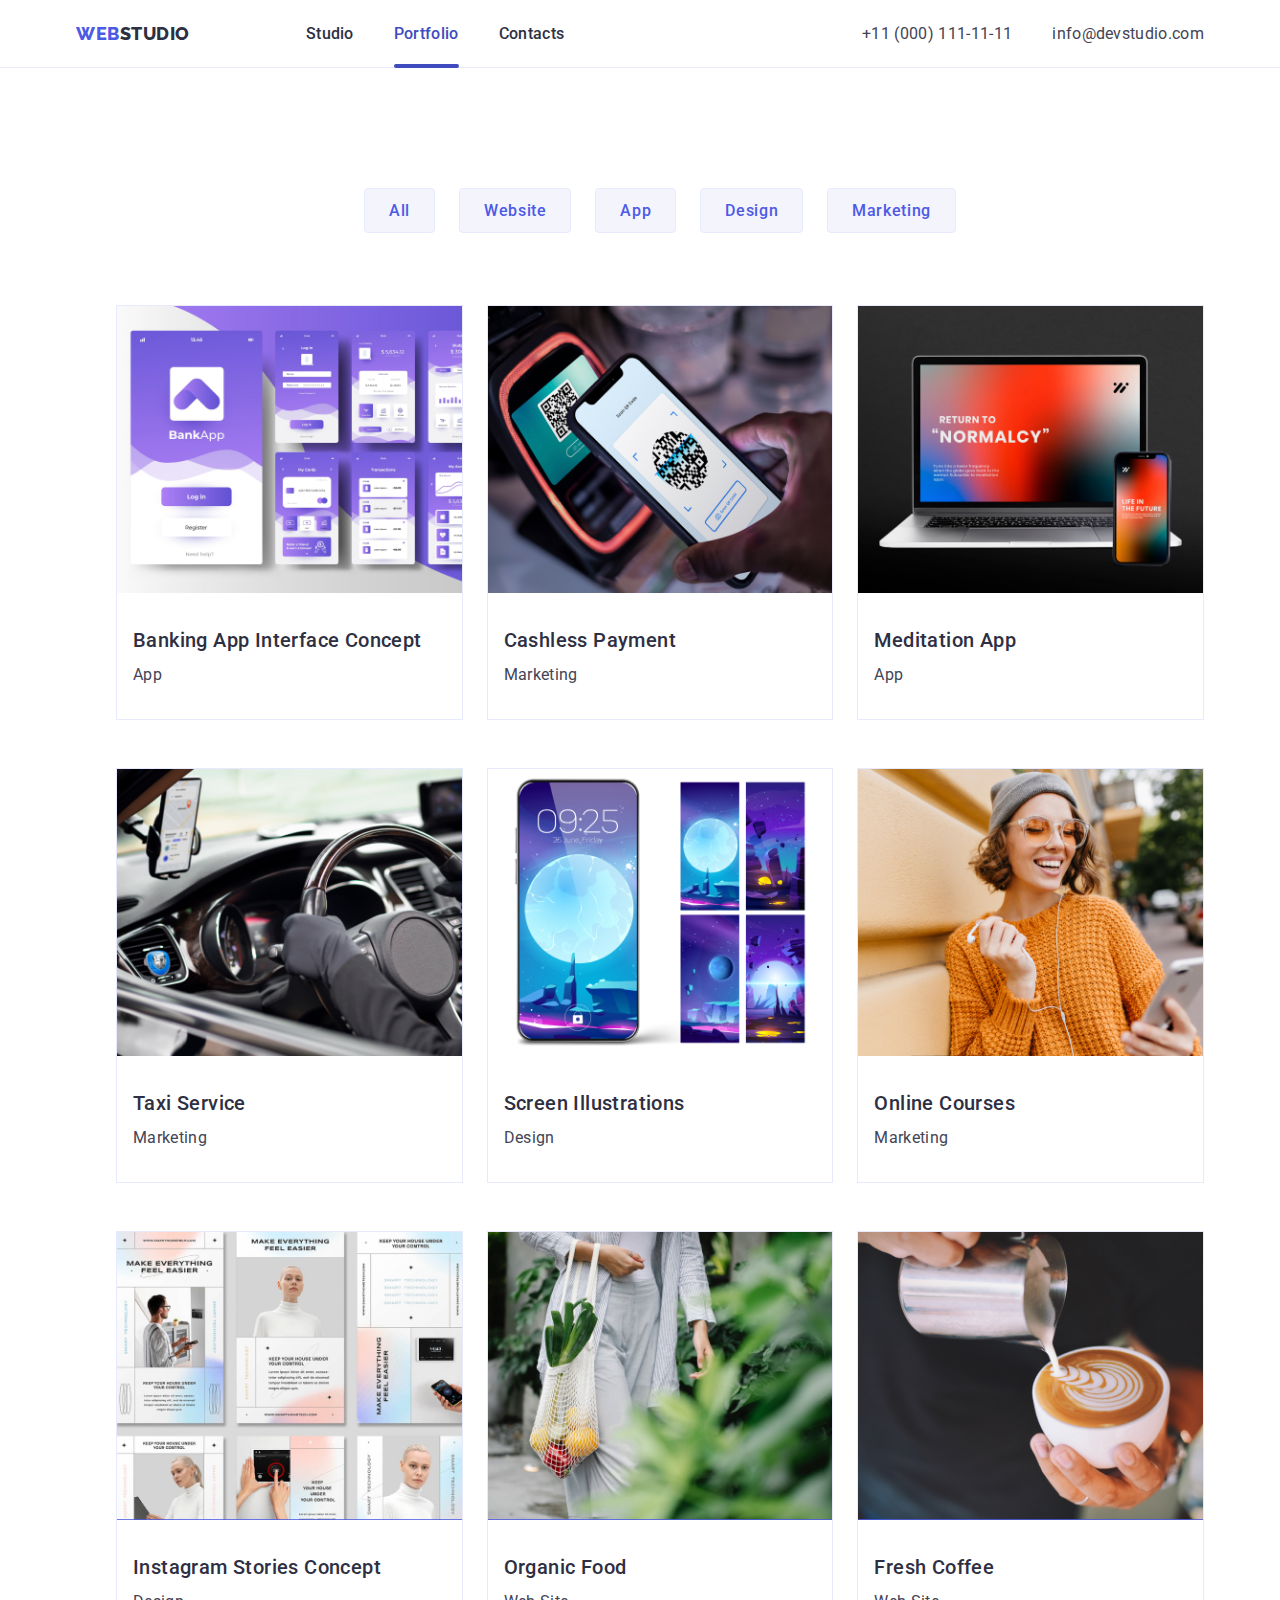
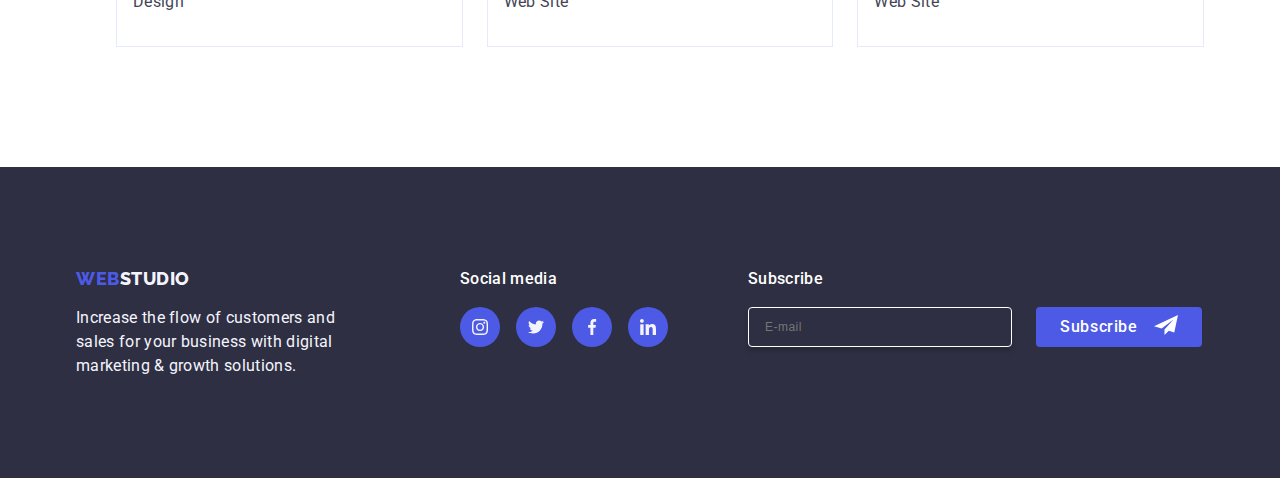
==== portfolio.html @ a31130c3 "homework 7" ====
<!DOCTYPE html>
<html lang="en">

<head>
    <title>Portfolio</title>
    <meta charset="utf-8">
    <meta name="viewport" content="initial-scale=1, width=device-width">
    <link
        href="https://fonts.googleapis.com/css2?family=Raleway:wght@800&family=Roboto:wght@400;500;700;900&display=swap"
        rel="stylesheet">
    <link rel="stylesheet" href="node_modules/modern-normalize/modern-normalize.css">
    <link rel="stylesheet" href="css/style.css" />
</head>

<body>

    <header class="header-border">
        <div class="container header-container">
            <nav class="nav-container">
                <div class="logo">
                    <a href="./index.html" class="web">Web <span class="studio-navyblue"> Studio</span></a>
                </div>
                <ul class="menu nav-links-list">
                    <li class="nav-links"><a href="./index.html" class="content">Studio </a></li>
                    <li class="nav-links"><a href="./portfolio.html" class="content link-current">Portfolio</a></li>
                    <li class="nav-links"><a href="./index.html" class="content">Contacts</a></li>
                </ul>
            </nav>
            <address>
                <ul class="list nav-contacts">
                    <li class="nav-links"><a href="tel:+110001111111" class="nav-contact-list">+11 (000) 111-11-11</a>
                    </li>
                    <li class="nav-links"><a href="mailto:info@devstudio.com"
                            class="nav-contact-list">info@devstudio.com</a></li>
                </ul>
            </address>
        </div>
    </header>

    <main>

        <section class="section">
            <h2 hidden> Main</h2>
            <div class="container">
                <ul class="filters">
                    <li class="filter-button"><button class="button" type="button">All</button></li>
                    <li class="filter-button"><button class="button" type="button">Website</button></li>
                    <li class="filter-button"><button class="button" type="button">App</button></li>
                    <li class="filter-button"><button class="button" type="button">Design</button></li>
                    <li class="filter-button"><button class="button" type="button">Marketing</button></li>
                </ul>
                <ul class="project-card-rows">
                    <li class="project-card">
                        <div class="overlay-container">
                            <img class="img-icon" alt="BankApp" src="images/bankapp.jpg" width="360" />
                            <p class="overlay-text"> 14 Stylish and User-Friendly App Design Concepts ·
                                Task Manager App · Calorie Tracker App ·
                                Exotic Fruit Ecommerce App · Cloud Storage App </p>
                        </div>
                        <div class="card-content">
                            <h4 class="img-label">Banking App Interface Concept</h4>
                            <p class="img-title">App</p>
                        </div>
                    </li>

                    <li class="project-card">
                        <div class="overlay-container">
                            <img class="img-icon" alt="QR Code" src="images/cashless.jpg" width="360">
                            <p class="overlay-text"> 14 Stylish and User-Friendly App Design Concepts ·
                                Task Manager App · Calorie Tracker App ·
                                Exotic Fruit Ecommerce App · Cloud Storage App </p>
                        </div>
                        <div class="card-content">
                            <h4 class="img-label">Cashless Payment</h4>
                            <p class="img-title">Marketing</p>
                        </div>
                    </li>
                    <li class="project-card">
                        <div class="overlay-container">
                            <img class="img-icon" alt="Meditation App" src="images/meditation.jpg" width="360">
                            <p class="overlay-text"> 14 Stylish and User-Friendly App Design Concepts ·
                                Task Manager App · Calorie Tracker App ·
                                Exotic Fruit Ecommerce App · Cloud Storage App </p>
                        </div>
                        <div class="card-content">
                            <h4 class="img-label">Meditation App</h4>
                            <p class="img-title">App</p>
                        </div>
                    </li>

                    <li class="project-card">
                        <div class="overlay-container">
                            <img class="img-icon" alt="Driving" src="images/taxi.jpg" width="360">
                            <p class="overlay-text"> 14 Stylish and User-Friendly App Design Concepts ·
                                Task Manager App · Calorie Tracker App ·
                                Exotic Fruit Ecommerce App · Cloud Storage App </p>
                        </div>
                        <div class="card-content">
                            <h4 class="img-label">Taxi Service</h4>
                            <p class="img-title">Marketing</p>
                        </div>
                    </li>
                    <li class="project-card">
                        <div class="overlay-container">
                            <img class="img-icon" alt="Mobile" src="images/screen.jpg" width="360">
                            <p class="overlay-text"> 14 Stylish and User-Friendly App Design Concepts ·
                                Task Manager App · Calorie Tracker App ·
                                Exotic Fruit Ecommerce App · Cloud Storage App </p>
                        </div>
                        <div class="card-content">
                            <h4 class="img-label">Screen Illustrations</h4>
                            <p class="img-title">Design</p>
                        </div>
                    </li>
                    <li class="project-card">
                        <div class="overlay-container">
                            <img class="img-icon" alt="Student" src="images/online.jpg" width="360">
                            <p class="overlay-text"> 14 Stylish and User-Friendly App Design Concepts ·
                                Task Manager App · Calorie Tracker App ·
                                Exotic Fruit Ecommerce App · Cloud Storage App </p>
                        </div>
                        <div class="card-content">
                            <h4 class="img-label">Online Courses</h4>
                            <p class="img-title">Marketing</p>
                        </div>
                    </li>

                    <li class="project-card">
                        <div class="overlay-container">
                            <img class="img-icon" alt="Instagram Stories" src="images/instagram.jpg" width="360">
                            <p class="overlay-text"> 14 Stylish and User-Friendly App Design Concepts ·
                                Task Manager App · Calorie Tracker App ·
                                Exotic Fruit Ecommerce App · Cloud Storage App </p>
                        </div>
                        <div class="card-content">
                            <h4 class="img-label">Instagram Stories Concept</h4>
                            <p class="img-title">Design</p>
                        </div>
                    </li>
                    <li class="project-card">
                        <div class="overlay-container">
                            <img class="img-icon" alt="Organic Food" src="images/organic.jpg" width="360">
                            <p class="overlay-text"> 14 Stylish and User-Friendly App Design Concepts ·
                                Task Manager App · Calorie Tracker App ·
                                Exotic Fruit Ecommerce App · Cloud Storage App </p>
                        </div>
                        <div class="card-content">
                            <h4 class="img-label">Organic Food</h4>
                            <p class="img-title">Web Site</p>
                        </div>
                    </li>
                    <li class="project-card">
                        <div class="overlay-container">
                            <img class="img-icon" alt="Coffee" src="images/coffee.jpg" width="360">
                            <p class="overlay-text"> 14 Stylish and User-Friendly App Design Concepts ·
                                Task Manager App · Calorie Tracker App ·
                                Exotic Fruit Ecommerce App · Cloud Storage App </p>
                        </div>
                        <div class="card-content">
                            <h4 class="img-label">Fresh Coffee</h4>
                            <p class="img-title">Web Site</p>
                        </div>
                    </li>
                </ul>
            </div>
        </section>

    </main>

    <footer class="footer">
        <div class="container footer-container">
            <div class="footer-logo-text">
                <div class="footer-logo">
                    <a href="./index.html" class="web">Web <span class="studio-white"> Studio</span></a>
                </div>
                <p class="increase-the-flow">Increase the flow of customers and sales for your business with digital
                    marketing & growth solutions.</p>
            </div>
            <div class="footer-icon-wrapper">
                <p class="social-media">Social media</p>
                <ul class="footer-icon-list">
                    <li class="footer-icon-item">
                        <a href="" class="footer-icon-link">
                            <svg class="footer-icon" width="16" height="16">
                                <use href="./images/icons.svg#instagram"></use>
                            </svg>
                        </a>
                    </li>
                    <li class="footer-icon-item">
                        <a href="" class="footer-icon-link">
                            <svg class="footer-icon" width="16" height="16">
                                <use href="./images/icons.svg#twitter"></use>
                            </svg>
                        </a>
                    </li>
                    <li class="footer-icon-item">
                        <a href="" class="footer-icon-link">
                            <svg class="footer-icon" width="16" height="16">
                                <use href="./images/icons.svg#facebook"></use>
                            </svg>
                        </a>
                    </li>
                    <li class="footer-icon-item">
                        <a href="" class="footer-icon-link">
                            <svg class="footer-icon" width="16" height="16">
                                <use href="./images/icons.svg#linkedin"></use>
                            </svg>
                        </a>
                    </li>
                </ul>
            </div>
            <div class="footer-subscribe-container">
                <p class="footer-subscribe-text">Subscribe</p>
                <form class="footer-subscribe-form">
                    <label class="footer-subscribe-label">
                        <input class="footer-subscribe-input" type="email" name="email-field" placeholder="E-mail" />
                    </label>
                    <button type="submit" name="email-subscribe-button" class="footer-subscribe-button">
                        Subscribe
                        <svg class="footer-subscribe-icon" aria-label="icon-send" width="24" height="24">
                            <use href="./images/icons.svg#send"></use>
                        </svg>
                    </button>
                </form>
            </div>
        </div>
    </footer>

</body>

</html>
---- css/style.css ----
:root {
    --color-iris: #4d5ae5;
    --color-ocean: #404bbf;
    --color-slate: #434455;
    --color-cloud: #f4f4fd;
    --color-white: #ffffff;
    --color-navy-blue: #2e2f42;
    --color-black: #000000;
    --color-green: #31D0AA;
    --color-dairy: #fcfcfc;
    --color-cornflower: #E7E9FC;
    --color-lightslate: #8E8F99;
    --transition-duration: 250ms;
    --animation-timing: cubic-bezier(0.4, 0, 0.2, 1);
}

h1,
h2,
h3,
h4,
p {
    margin: 0;
    padding: 0;
}

* {
    margin: 0;
    box-sizing: border-box;
}


body {
    font-family: Roboto, sans-serif;
    font-size: 16px;
    letter-spacing: 0.02em;
    background-color: var(--color-white);

}

ul {
    list-style-type: none;
}

address {
    font-style: normal;
}

.header-border {
    border: 0px 0px 1px 0px;
    border-bottom: 1px solid #E7E9FC;
}

.container {
    width: 1158px;
    margin: auto;
    padding: 0 15px;
}

.section {
    padding: 120px 0px;
}

.header-container {
    display: flex;
    justify-content: space-between;

}

.nav-container {
    display: flex;
    justify-content: space-between;
    align-items: center;
    gap: 76px
}

.nav-links-list {
    display: flex;
    justify-content: center;
    align-items: center;
    gap: 40px;
}

.nav-contacts {
    display: flex;
    justify-content: space-between;
    align-items: center;
    column-gap: 40px;
}


.logo {
    letter-spacing: 0.03em;
    line-height: 1.3em;
    font-size: 18px;
    font-weight: 800;
    font-family: Raleway;
}

.web {
    text-transform: uppercase;
    color: var(--color-iris);
    text-align: left;
    display: flex;
    text-decoration: none;
}

.studio-navyblue {
    text-transform: uppercase;
    color: var(--color-navy-blue);
    display: flex;
    text-decoration: none
}

.content {
    letter-spacing: 0.02em;
    font-weight: 500;
    font-family: Roboto;
    font-size: 16px;
    color: var(--color-navy-blue);
    text-decoration: none;
    padding: 24px 0;
    position: relative;
    display: block;
    transition: color var(--transition-duration) var(--animation-timing);
}

.link-current {
    color: var(--color-ocean);
}

.link-current::after {
    content: '';
    display: block;
    width: 100%;
    height: 4px;
    border-radius: 2px;
    background: var(--color-ocean);
    position: absolute;
    bottom: -1px;
}

.nav-contact-list {
    font-family: Roboto;
    font-weight: 400;
    letter-spacing: 0.02em;
    color: var(--color-slate);
    text-decoration: none;
    padding: 24px 0px 24px;
    display: block;
}


.hero {
    padding: 188px 0 188px 0px;
    background: var(--color-navy-blue);
}

.heroimage {
    background-size: cover;
    background-image: linear-gradient(rgba(46, 47, 66, 0.7),
            rgba(46, 47, 66, 0.7)),
        url("../images/hero-image.jpg");
    background-repeat: no-repeat;
    margin: 0 auto;
    max-width: 1440px;
}

.hero-container {
    align-items: center;
    display: flex;
    flex-direction: column;
}

.effective-solutions {
    margin-bottom: 48px;
    font-size: 56px;
    font-family: Roboto;
    color: var(--color-white);
    text-align: center;
    width: 496px;

}

.order-service {
    letter-spacing: 0.04em;
    line-height: 1.5em;
    font-weight: 500;
    border: none;
    border-radius: 4px;
    background-color: var(--color-iris);
    box-shadow: 0px 4px 4px rgba(0, 0, 0, 0.15);
    font-size: 16px;
    font-weight: 500;
    font-family: Roboto;
    color: var(--color-white);
    text-align: left;
    cursor: pointer;
    padding: 16px 32px;
}

.content-list {
    display: flex;
    flex-wrap: wrap;
    gap: 24px
}

.section1-text {
    letter-spacing: 0.02em;
    line-height: 1.5em;
    font-family: Roboto;
    font-weight: 500;
    font-size: 20px;
    color: var(--color-navy-blue);
    line-height: 3.75em;
    letter-spacing: 0.02em;
    margin-bottom: 8px;
}

.section1-content {
    font-size: 16px;
    letter-spacing: 0.02em;
    line-height: 1.5em;
    font-family: Roboto;
    font-weight: 400;
    font-size: 16px;
    color: var(--color-slate);
}

.feature {
    width: calc((100% - 72px) / 4);
}

.header2 {
    font-size: 36px;
    letter-spacing: 0.02em;
    line-height: 2.5em;
    font-family: Roboto;
    font-weight: 700;
    font-size: 36px;
    color: var(--color-navy-blue);
    text-align: center;
}

.what-are-we-doing-lists {
    display: flex;
    gap: 24px;
}

.what-are-we-doing {
    padding-top: 0;
}


.header3 {
    font-family: Roboto;
    font-size: 700;
    font-size: 36px;
    letter-spacing: 0.02em;
    line-height: 2.5em;
    color: var(--color-navy-blue);
    text-align: center;
    margin-bottom: 72px;
}

.teamcard {
    border-radius: 0px 0px 4px 4px;
    background-color: var(--color-white);
    box-shadow: 0px 2px 1px 0px rgba(46, 47, 66, 0.08), 0px 1px 1px 0px rgba(46, 47, 66, 0.16), 0px 1px 6px 0px rgba(46, 47, 66, 0.08);
    width: calc((100%-72px) / 4);
}

.our-team {
    background-color: var(--color-cloud);
}

.our-team-lists {
    display: flex;
    align-items: center;
    justify-content: center;
    gap: 24px;
}

.text-content {
    width: 232px;
    padding: 32px 16px;
}

.h2-img {
    width: 360px;
    height: 300px;
}

.imgicon {
    width: 264px;
    height: 260px;
    object-fit: cover;
    mix-blend-mode: normal;
}

.team-name {
    letter-spacing: 0.02em;
    line-height: 1.5em;
    font-weight: 500;
    font-size: 20px;
    font-family: Roboto;
    color: var(--color-navy-blue);
    text-align: center;
    margin-bottom: 8px;
}


.title {
    font-size: 16px;
    letter-spacing: 0.02em;
    line-height: 1.5em;
    color: var(--color-slate);
    text-align: center;
    margin-bottom: 8px;
}

.customers {
    padding-bottom: 72px;
    color: var(--color-navy-blue);
    text-align: center;
    font-family: Roboto;
    font-size: 36px;
    font-style: normal;
    font-weight: 700;
    line-height: 40px;
    letter-spacing: 0.72px;
    text-transform: capitalize;
}

/*svg style-----*/
.feature-icons {
    height: 112px;
    align-items: center;
    justify-content: center;
    border-radius: 4px;
    background-color: var(--color-cloud);
    margin-bottom: 8px;
}

.feature-icon {
    margin: 24px 100px;
}

.team-link-icon {
    width: 40px;
    height: 40px;
}

.team-list-icons {
    display: flex;
    align-items: center;
    justify-content: center;
    gap: 24px;
}

.team-link-icon {
    display: flex;
    align-items: center;
    justify-content: center;
    width: 40px;
    height: 40px;
    background-color: var(--color-iris);
    border-radius: 20px;
    transition: background-color var(--transition-duration) var(--animation-timing);
}

.team-icon {
    fill: var(--color-cloud);
}


.customers-list {
    width: 100%;
    display: flex;
    justify-content: center;
    align-items: center;
    gap: 24px
}

.customers-icon {
    width: 100%;
    fill: var(--color-lightslate);
}

.customers-item {
    display: flex;
    justify-content: center;
    align-items: center;
    width: 168px;
    height: 88px;
    color: var(--color-slate);
    border-radius: 4px;
    border: 1px solid var(--color-slate);
    cursor: pointer;
}

/*-----*/


/* style for interactive elements */
.content:hover,
.content:focus,
.nav-contact-list:hover,
.nav-contact-list:focus {
    color: var(--color-iris);
}


.content:active,
.nav-contact-list:active,
.order-service:active {
    color: var(--color-cloud);
}

.order-service:hover,
.order-service:focus {
    background-color: var(--color-ocean);
}

.project-card:hover,
.project-card:focus {
    box-shadow: 0px 2px 1px 0px rgba(46, 47, 66, 0.08), 0px 1px 1px 0px rgba(46, 47, 66, 0.16), 0px 1px 6px 0px rgba(46, 47, 66, 0.08);
}

.all:hover,
.all:focus,
.button:hover,
.button:focus {
    background-color: var(--color-ocean);
    box-shadow: 0px 2px 2px 0px rgba(0, 0, 0, 0.12), 0px 2px 1px 0px rgba(0, 0, 0, 0.08), 0px 3px 1px 0px rgba(0, 0, 0, 0.10);
    color: var(--color-white);
    border: 1px solid transparent;
}

.all:active,
.button:active {
    color: var(--color-navy-blue);

}

.team-link-icon:hover,
.team-link-icon:focus {
    background-color: var(--color-ocean);
}


.footer-icon-link:hover,
.footer-icon-link:focus {
    background-color: var(--color-green);
}

.customers-item:hover {
    border-color: var(--color-ocean);
    fill: var(--color-ocean);
}

.customers-icon:hover {
    fill: var(--color-ocean);
}

/*-------*/


.footer {
    background-color: var(--color-navy-blue);
    padding: 100px 0;
}

.footer-container {
    text-align: start;
    display: flex;
    flex-wrap: wrap;
}

.footer-logo-text {
    margin-right: 120px;
}

.footer-icon-wrapper {
    margin-right: 80px;
}

.studio-white {
    color: var(--color-cloud);
}

.increase-the-flow {
    font-family: Roboto;
    font-size: 16px;
    font-weight: 400;
    letter-spacing: 0.02em;
    line-height: 1.5em;
    color: var(--color-cloud);
    width: 264px;
    margin-left: auto;
    margin-right: auto;
}

.footer-logo {
    letter-spacing: 0.03em;
    line-height: 1.3em;
    font-size: 18px;
    font-weight: 800;
    font-family: Raleway;
    margin-bottom: 16px;
}


.social-media {
    color: var(--color-white);
    font-family: Roboto;
    font-size: 16px;
    font-style: normal;
    font-weight: 500;
    line-height: 24px;
    letter-spacing: 0.32px;
    margin-bottom: 16px;
}

.footer-icon-list {
    display: flex;
    align-items: center;
    justify-content: center;
    gap: 16px;
    padding: 0;
}

.footer-icon-link {
    display: flex;
    align-items: center;
    justify-content: center;
    width: 40px;
    height: 40px;
    background-color: var(--color-iris);
    border-radius: 20px;
}

.footer-icon-link {
    width: 40px;
    height: 40px;
}

.footer-icon {
    fill: var(--color-cloud);
}

.footer-subscribe-form {
    display: flex;
    flex-direction: row;
    gap: 24px;
}

.footer-subscribe-text {
    color: var(--WHITE, #FFF);
    font-family: Roboto;
    font-size: 16px;
    font-style: normal;
    font-weight: 500;
    line-height: 1.5em;
    letter-spacing: 0.32px;
    margin-bottom: 16px;
}

.footer-subscribe-input {
    font-weight: 400;
    font-size: 12px;
    line-height: 1.5em;
    letter-spacing: 0.04em;
    color: var(--color-white);
    background-color: transparent;
    width: 264px;
    min-height: 40px;
    flex-shrink: 0;
    padding-left: 16px;
    border-radius: 4px;
    border: 1px solid var(--color-white);
    box-shadow: 0px 4px 4px 0px rgba(0, 0, 0, 0.15);
    outline: none;
}

.footer-subscribe-button {
    font-family: Roboto;
    font-weight: 500;
    font-size: 16px;
    line-height: 1.5;
    letter-spacing: 0.04em;
    color: var(--color-white);
    background-color: var(--color-iris);
    display: flex;
    align-items: center;
    justify-content: center;
    text-align: center;
    height: 40px;
    min-width: 165px;
    padding: 8px 24px;
    border: none;
    border-radius: 4px;
    cursor: pointer;
    transition: background-color var(--transition-duration) var(--animation-timing);
    margin: 0 auto;
}

.footer-subscribe-button:hover,
.footer-subscribe-button:focus {
    background-color: var(--color-ocean);
}

.footer-subscribe-icon {
    fill: var(--color-white);
    margin-left: 16px;
}


.filters {
    display: flex;
    justify-content: center;
    align-items: center;
    gap: 24px;
    margin-bottom: 72px;
}


.button {
    letter-spacing: 0.04em;
    font-weight: 500;
    border-radius: 4px;
    background-color: var(--color-cloud);
    border: 1px solid #e7e9fc;
    font-size: 16px;
    color: var(--color-iris);
    font-family: Roboto;
    padding: 12px 24px;
    align-items: center;
    cursor: pointer;
    transition: fill var(--transition-duration) var(--animation-timing),
        background-color var(--transition-duration) var(--animation-timing),
        border-color var(--transition-duration) var(--animation-timing),
        box-shadow var(--transition-duration) var(--animation-timing);
}


.project-card-rows {
    display: flex;
    flex-wrap: wrap;
    gap: 48px 24px;
}

.project-card {
    background-color: var(---color-white);
    border: 1px solid #e7e9fc;
    box-sizing: border-box;
    width: calc((100% - 48px) / 3);
    transition: box-shadow var(--transition-duration) var(--animation-timing);
}

.img-icon {
    display: block;
    max-width: 100%;
    height: auto;
    overflow: clip;
}

.card-content {
    width: 360px;
    padding: 32px 16px;
}

.img-label {
    letter-spacing: 0.02em;
    line-height: 1.5em;
    font-weight: 500;
    font-size: 20px;
    font-family: Roboto;
    color: var(--color-navy-blue);
    margin-bottom: 8px;
}

.img-title {
    font-size: 16px;
    letter-spacing: 0.02em;
    line-height: 1.5em;
    font-weight: 400;
    font-size: 16px;
    font-family: Roboto;
    color: var(--color-slate);
}

.backdrop {
    position: fixed;
    top: 0;
    left: 0;
    width: 100%;
    height: 100%;
    background-color: rgba(46, 47, 66, 0.4);
    transition: opacity var(--transition-duration) var(--animation-timing),
        visibility var(--transition-duration) var(--animation-timing);
}

.backdrop.is-hidden {
    opacity: 0;
    pointer-events: none;
    visibility: hidden;
}

.modal {
    position: absolute;
    padding: 40px;
    top: 50%;
    left: 50%;
    transform: translateX(-50%) translateY(-50%);
    min-width: 408px;
    min-height: 584px;
    border-radius: 4px;
    box-shadow: 0px 2px 1px 0px rgba(0, 0, 0, 0.20), 0px 1px 3px 0px rgba(0, 0, 0, 0.12),
        0px 1px 1px 0px rgba(0, 0, 0, 0.14);
    background-color: var(--color-dairy);
    transition: transform var(--transition-duration) var(--animation-timing);
}


.modal-close {
    padding: 0;
    position: absolute;
    top: 24px;
    right: 24px;
    display: flex;
    justify-content: center;
    align-items: center;
    width: 24px;
    height: 24px;
    border-radius: 50%;
    border: 1px solid rgba(0, 0, 0, 0.1);
    background-color: var(--color-cornflower);
    transition: background-color var(--transition-duration) var(--animation-timing),
        border var(--transition-duration) var(--animation-timing);
    cursor: pointer;
}

.modal-close-icon {
    width: 8px;
    height: 8px;
    flex-shrink: 0;
    fill: var(--color-navy-blue);
    transition: fill var(--transition-duration) var(--animation-timing);
}

.modal-close:hover,
.modal-close:focus {
    background-color: var(--color-ocean);
    border: none;
    fill: var(--color-white);
}

.modal-close:hover .modal-close-icon,
.modal-close:focus .modal-close-icon {
    fill: var(--color-white);
}

.overlay-container {
    position: relative;
    overflow: hidden;
}

.overlay-text {
    position: absolute;
    top: 0;
    height: 100%;
    width: 100%;
    color: var(--color-cloud);
    font-family: Roboto;
    font-size: 16px;
    font-weight: 400;
    line-height: 1.5em;
    letter-spacing: 0.32px;
    padding: 40px 32px;
    transform: translateY(100%);
    background-color: var(--color-iris);
    transition: transform var(--transition-duration) var(--animation-timing);
}

.project-card:hover .overlay-text {
    transform: translateY(0);
}

.modal-content {
    width: 100%;
    display: flex;
    justify-content: center;
    align-items: center;
    flex-direction: column;
    padding: 0;
}

.modal-content {
    padding-top: 0;
}


.modal-container {
    width: 100%;
    display: flex;
    justify-content: flex-start;
    align-items: flex-start;
    flex-direction: column;
    margin-bottom: 8px;
}

.modal-input {
    color: var(--color-slate);
    font-family: Roboto;
    font-size: 12px;
    font-style: normal;
    font-weight: 400;
    line-height: 14px;
    letter-spacing: 0.48px;
    display: block;
    margin-bottom: 4px;
}

.modal-icon-wrapper {
    width: 100%;
    position: relative;
}
.modal-input {
    width: 100%;
    height: 40px;
    flex-shrink: 0;
    border-radius: 4px;
    border: 1px solid rgba(46, 47, 66, 0.4);
    background-color: transparent;
    padding-left: 38px;
    outline: transparent;
    transition: border-color var(--transition-duration) var(--animation-timing);
}

.modal-input:focus {
    border-color: var(--color-iris);
}

.modal-input:focus + .modal-icon {
    fill: var(--color-iris);
}

.modal-icon {
    fill: var(--color-navy-blue);
    position: absolute;
    left: 16px;
    top: 50%;
    transform: translateY(-50%);
    transition: fill var(--transition-duration) var(--animation-timing);
}

.modal-title {
    display: flex;
    justify-content: center;
    align-items: center;
    color: var(--color-navy-blue);
    text-align: center;
    font-family: Roboto;
    font-weight: 500;
    font-size: 16px;
    line-height: 1.5;
    letter-spacing: 0.32px;
    margin-bottom: 16px;
    display: block;
    padding-top: 32px;
}

.modal-label {
    color: var(--color-lightslate);
    font-family: Roboto;
    font-size: 12px;
    font-style: normal;
    font-weight: 400;
    line-height: 14px;
    letter-spacing: 0.48px;
    display: block;
    margin-bottom: 4px;
}

.comment-text-field {
    font-weight: 400;
    font-size: 12px;
    line-height: 1.17;
    letter-spacing: 0.04em;
    width: 100%;
    min-height: 120px;
    flex-shrink: 0;
    border-radius: 4px;
    border: 1px solid rgba(46, 47, 66, 0.40);
    outline: transparent;
    resize: none;
    background-color: transparent;
    padding-top: 8px;
    padding-left: 16px;
    color: rgba(46, 47, 66, 0.4);
    transition: border-color var(--transition-duration) var(--animation-timing);
}

.comment-text-field::placeholder {
    color: rgba(46, 47, 66, 0.4);
    font-family: Roboto;
    font-size: 12px;
    font-style: normal;
    font-weight: 400;
    line-height: 0.875em;
    letter-spacing: 0.48px;
}

.comment-text-field:focus {
    border-color: var(--color-iris);
}

.modal-check-input {
    visibility: hidden;
    position:absolute;
}

.modal-check-wrapper {
    color: var(--color-lightslate);
    font-family: Roboto;
    font-size: 12px;
    font-style: normal;
    font-weight: 400;
    line-height: 14px;
    letter-spacing: 0.48px;
    margin-top: 16px;
}

.modal-icon-check {
    display: block;
    width: 16px;
    height: 16px;
    border-radius: 2px;
    border: 1px solid  rgba(46, 47, 66, 0.40);
    cursor: pointer;
}

.chekmark-icon {
    display: inline-flex;
    border-radius: 2px;
    fill: none;
    transition: border var(--transition-duration) var(--animation-timing)
}

.modal-check-input:checked+.chekmark-icon {
    background-size: contain;
    fill: var(--color-white);
    background-color: var(--color-iris);
}

.modal-icon-check:hover {
    border: 1px solid var(--color-iris);
}

.modal-check-wrapper label a:hover, 
.modal-check-wrapper label a:focus {
    border-color: var(--color-ocean);
}


.modal-text {
    display: flex;
    align-items: center;
    justify-content: flex-start;
    width: 360px;
    height: 16px;
    gap: 8px;
    margin-bottom: 24px;
}

.modal-link-text {
    margin-left: 4px;
    color: var(--color-iris);
    text-decoration: underline;
    transition: color var(--transition-duration) var(--animation-timing);
}

.modal-link-text:hover,
.modal-link-text:focus {
    color: var(--color-ocean);
}

.modal-button-submit {
    font-family: Roboto;
    font-size: 16px;
    font-weight: 500;
    line-height: 1.5;
    letter-spacing: 0.04em;
    width: 169px;
    height: 56px;
    border-radius: 4px;
    background-color: var(--color-iris);
    box-shadow: 0px 4px 4px 0px rgba(0, 0, 0, 0.15);
    padding: 16px 32px;
    margin: 0 auto;
    display: block;
    color: var(--color-white);
    text-align: center;
    border: none;
    cursor: pointer;
    transition: background-color var(--transition-duration) var(--animation-timing);
}

.modal-button-submit:hover,
.modal-button-submit:focus {
    background-color: var(--color-ocean);
}
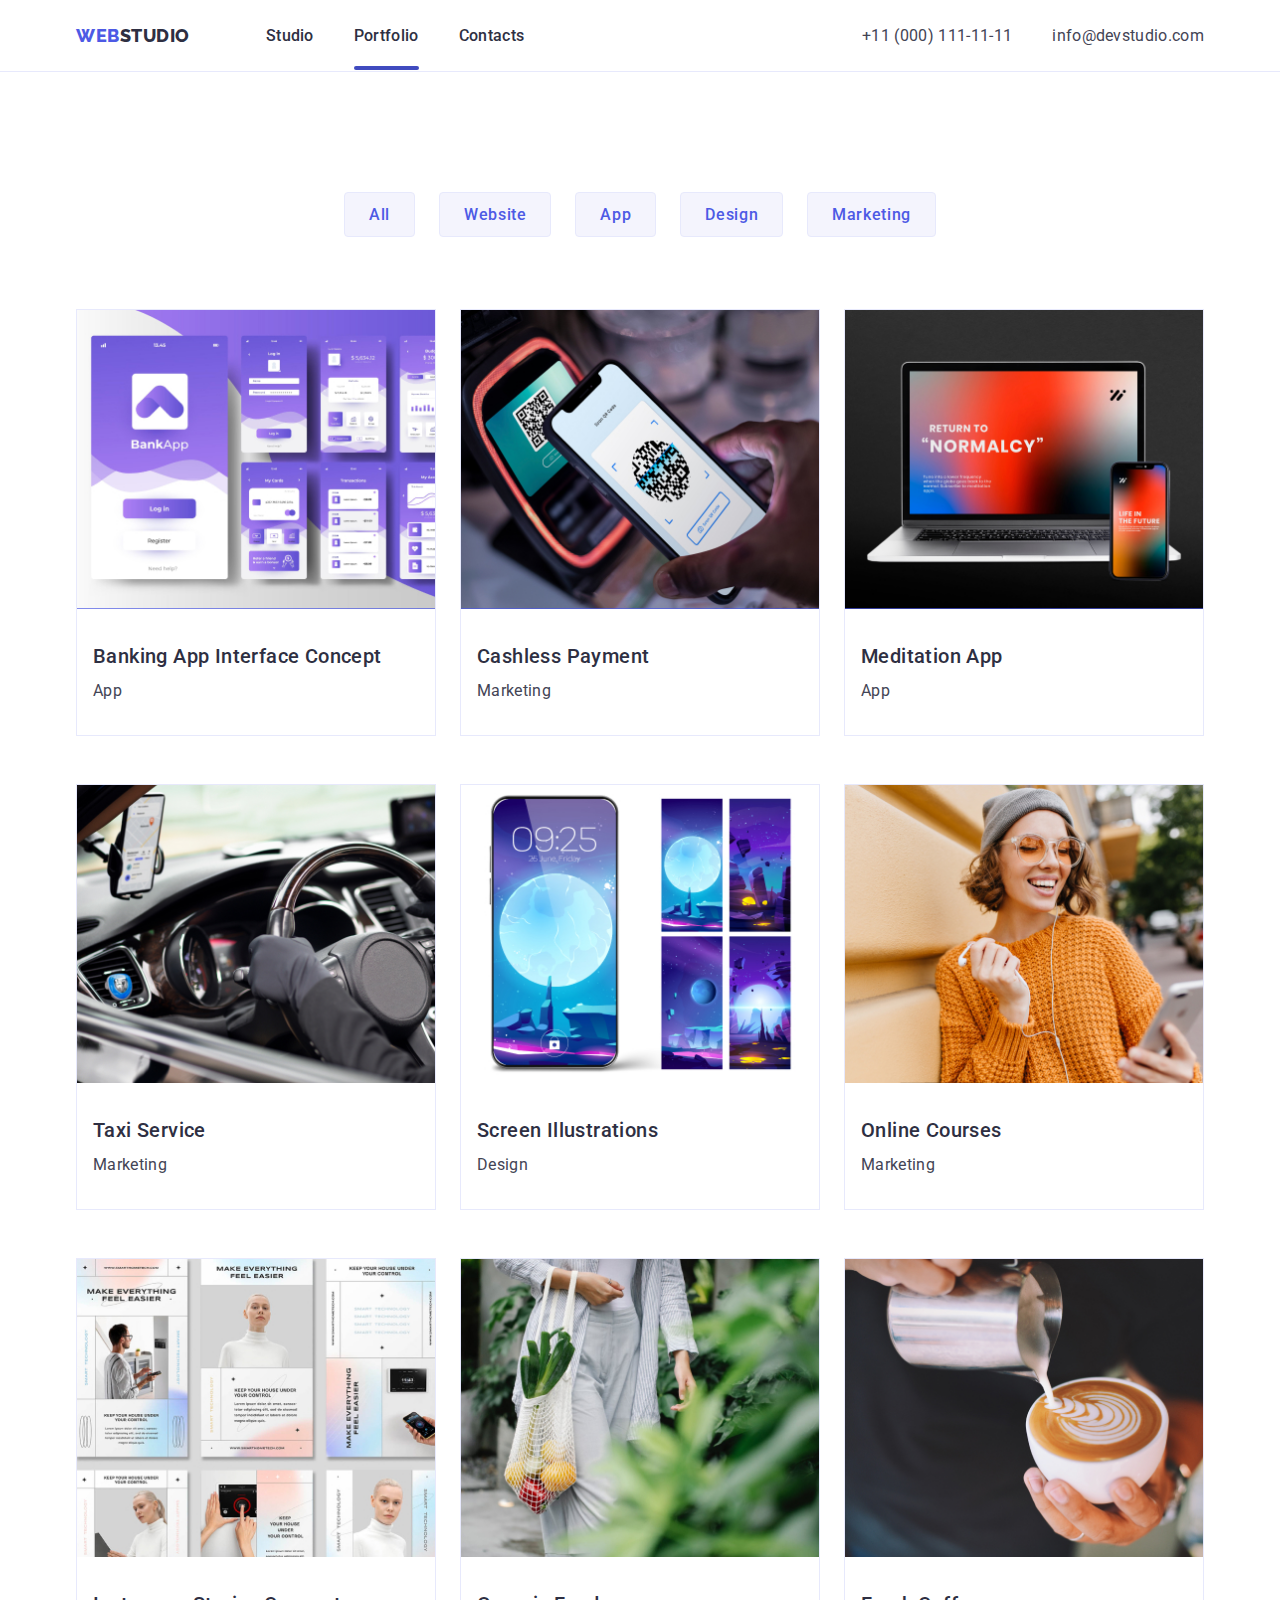
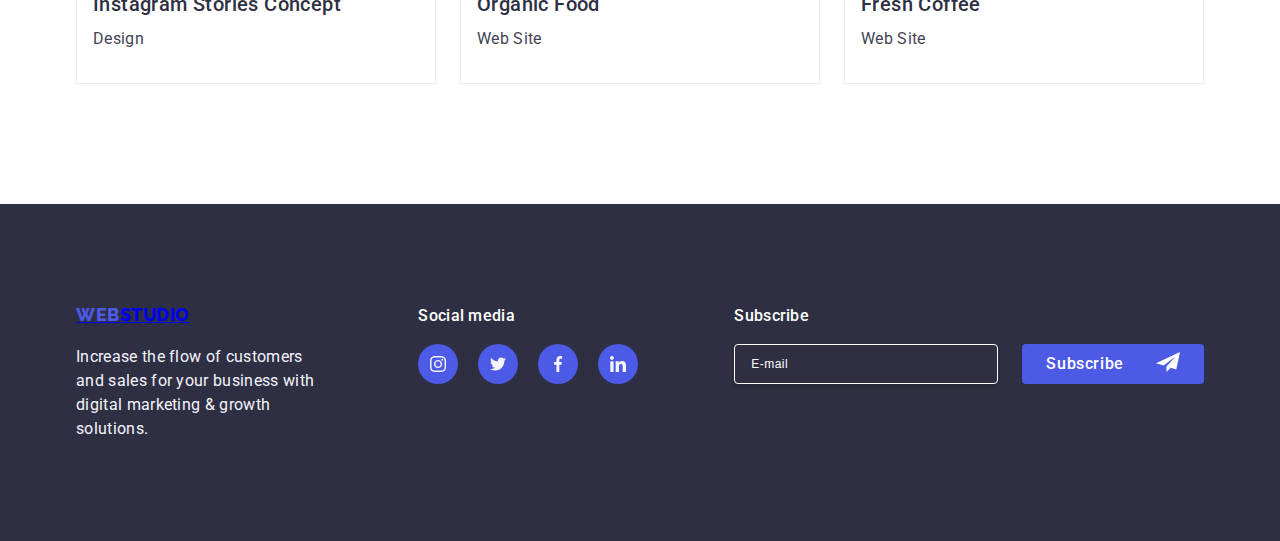
==== commit 11ac2b88: "homework 7" ====
--- a/portfolio.html
+++ b/portfolio.html
@@ -17,21 +17,21 @@
     <header class="header-border">
         <div class="container header-container">
             <nav class="nav-container">
-                <div class="logo">
-                    <a href="./index.html" class="web">Web <span class="studio-navyblue"> Studio</span></a>
-                </div>
-                <ul class="menu nav-links-list">
+                <a href="./index.html" class="logo-header"><span class="web">Web</span>Studio</a>
+                <ul class="nav-links-list">
                     <li class="nav-links"><a href="./index.html" class="content">Studio </a></li>
                     <li class="nav-links"><a href="./portfolio.html" class="content link-current">Portfolio</a></li>
                     <li class="nav-links"><a href="./index.html" class="content">Contacts</a></li>
                 </ul>
             </nav>
-            <address>
+            <address class="header-address">
                 <ul class="list nav-contacts">
-                    <li class="nav-links"><a href="tel:+110001111111" class="nav-contact-list">+11 (000) 111-11-11</a>
-                    </li>
-                    <li class="nav-links"><a href="mailto:info@devstudio.com"
-                            class="nav-contact-list">info@devstudio.com</a></li>
+                    <li class="nav-links-address">
+                        <a href="tel:+110001111111" class="nav-contact-list">+11 (000) 111-11-11</a>
+                    </li>
+                    <li class="nav-links-address">
+                        <a href="mailto:info@devstudio.com" class="nav-contact-list">info@devstudio.com</a>
+                    </li>
                 </ul>
             </address>
         </div>
@@ -171,7 +171,7 @@
         <div class="container footer-container">
             <div class="footer-logo-text">
                 <div class="footer-logo">
-                    <a href="./index.html" class="web">Web <span class="studio-white"> Studio</span></a>
+                    <a href="./index.html" class="logo-footer"><span class="web"> Web</span>Studio</a>
                 </div>
                 <p class="increase-the-flow">Increase the flow of customers and sales for your business with digital
                     marketing & growth solutions.</p>
--- a/css/style.css
+++ b/css/style.css
@@ -28,6 +28,12 @@
     box-sizing: border-box;
 }
 
+img {
+    display: block;
+    width: 100%;
+    max-width: 100%;
+    height: auto;
+}
 
 body {
     font-family: Roboto, sans-serif;
@@ -39,6 +45,8 @@
 
 ul {
     list-style-type: none;
+    margin: 0;
+    padding: 0;
 }
 
 address {
@@ -48,20 +56,38 @@
 .header-border {
     border: 0px 0px 1px 0px;
     border-bottom: 1px solid #E7E9FC;
+    background: var(--color-white);
 }
 
 .container {
-    width: 1158px;
-    margin: auto;
+    max-width: 428px;
+    margin: 0 auto;
     padding: 0 15px;
+
+    @media screen and (min-width: 768px) {
+        max-width: 768px;
+    }
+
+    @media screen and (min-width: 1158px) {
+        max-width: 1158px;
+    }
 }
 
 .section {
-    padding: 120px 0px;
+    padding: 96px 0;
+    
+    @media screen and (min-width: 768px) {
+            padding: 96px 0;
+    }
+    
+    @media screen and (min-width: 1158px) {
+            padding: 120px 0;
+    }
 }
 
 .header-container {
     display: flex;
+    align-items: center;
     justify-content: space-between;
 
 }
@@ -70,62 +96,88 @@
     display: flex;
     justify-content: space-between;
     align-items: center;
-    gap: 76px
-}
-
-.nav-links-list {
-    display: flex;
-    justify-content: center;
-    align-items: center;
-    gap: 40px;
-}
-
-.nav-contacts {
-    display: flex;
-    justify-content: space-between;
-    align-items: center;
-    column-gap: 40px;
-}
-
-
-.logo {
+}
+
+.logo-header {
+    font-family: "Raleway", sans-serif;
+    font-weight: 800;
+    font-size: 18px;
+    line-height: 1.3em;
     letter-spacing: 0.03em;
-    line-height: 1.3em;
-    font-size: 18px;
-    font-weight: 800;
-    font-family: Raleway;
+    padding: 24px 0;
+    color: var(--color-navy-blue);
+    text-transform: uppercase;
+    text-decoration: none;
 }
 
 .web {
     text-transform: uppercase;
     color: var(--color-iris);
-    text-align: left;
-    display: flex;
-    text-decoration: none;
-}
-
-.studio-navyblue {
-    text-transform: uppercase;
-    color: var(--color-navy-blue);
-    display: flex;
-    text-decoration: none
+}
+
+.nav-contacts {
+    display: none;
+
+    @media screen and (min-width: 768px) {
+        display: flex;
+        flex-direction: column;
+        gap: 12px;
+    }
+
+    @media screen and (min-width: 1158px) {
+        display: flex;
+        flex-direction: row;
+        gap: 40px;
+    }
+}
+
+.nav-links-list {
+    display: none;
+    
+    @media screen and (min-width: 768px) {
+            font-weight: 500;
+            font-size: 16px;
+            line-height: 24px;
+            letter-spacing: 0.02em;
+            display: flex;
+            gap: 40px;
+            margin-left: 120px;
+    }
+    
+    @media screen and (min-width: 1158px) {
+            font-weight: 500;
+            font-size: 16px;
+            line-height: 24px;
+            letter-spacing: 0.02em;
+            display: flex;
+            gap: 40px;
+            margin-left: 76px;
+    }
 }
 
 .content {
+    padding: 24px 0;
+    position: relative;
     letter-spacing: 0.02em;
     font-weight: 500;
     font-family: Roboto;
     font-size: 16px;
     color: var(--color-navy-blue);
     text-decoration: none;
-    padding: 24px 0;
-    position: relative;
-    display: block;
     transition: color var(--transition-duration) var(--animation-timing);
 }
 
-.link-current {
-    color: var(--color-ocean);
+.content::after{
+    content: "";
+    border-radius: 2px;
+    height: 4px;
+    width: 0;
+    position: absolute;
+    left: 0;
+    bottom: -2px;
+    transition: width var(--transition-duration) var(--animation-timing),
+                background-color var(--transition-duration) var(--animation-timing),
+                border var(--transition-duration) var(--animation-timing);
 }
 
 .link-current::after {
@@ -136,52 +188,107 @@
     border-radius: 2px;
     background: var(--color-ocean);
     position: absolute;
+    left: 0;
     bottom: -1px;
 }
 
 .nav-contact-list {
-    font-family: Roboto;
-    font-weight: 400;
+    font-size: 16px;
+    font-style: normal;
+    line-height: 1.5em;
     letter-spacing: 0.02em;
     color: var(--color-slate);
+    font-family: Roboto;
+    font-weight: 400;
     text-decoration: none;
-    padding: 24px 0px 24px;
-    display: block;
+    padding: 24px 0;
+    transition: color var(--transition-duration) var(--animation-timing);
 }
 
 
 .hero {
-    padding: 188px 0 188px 0px;
+    padding: 112px 0;
     background: var(--color-navy-blue);
-}
-
-.heroimage {
     background-size: cover;
+    background-position: center;
     background-image: linear-gradient(rgba(46, 47, 66, 0.7),
             rgba(46, 47, 66, 0.7)),
         url("../images/hero-image.jpg");
     background-repeat: no-repeat;
-    margin: 0 auto;
-    max-width: 1440px;
+
+    @media screen and (min-width: 768px) {
+        background-image: unset;
+    }
+
+    @media (min-device-pixel-ratio: 2),
+        (min-resolution: 192dpi),
+        (min-resolution: 2dppx) {
+        background-image: linear-gradient(rgba(46, 47, 66, 0.7),
+                rgba(46, 47, 66, 0.7)),
+            url("../images/hero-image-2x.jpg");
+    }
+    
+    @media screen and (min-width: 768px) {
+            padding: 112px 0;
+        background-image: linear-gradient(rgba(46, 47, 66, 0.7),
+                rgba(46, 47, 66, 0.7)),
+            url("../images/hero-image-t.jpg");
+    
+            @media (min-device-pixel-ratio: 2),
+            (min-resolution: 192dpi),
+            (min-resolution: 2dppx) {
+        background-image: linear-gradient(rgba(46, 47, 66, 0.7),
+                    rgba(46, 47, 66, 0.7)),
+                url("../images/hero-image-t-2x.jpg");
+            }
+    }
+    @media screen and (min-width: 1158px) {
+            padding: 188px 0;
+        background-image: linear-gradient(rgba(46, 47, 66, 0.7),
+                    rgba(46, 47, 66, 0.7)),
+                url("../images/hero-image-d.jpg");
+            background-size: 1440px;
+    
+    @media (min-device-pixel-ratio: 2),
+            (min-resolution: 192dpi),
+            (min-resolution: 2dppx) {
+        background-image: linear-gradient(rgba(46, 47, 66, 0.7),
+                    rgba(46, 47, 66, 0.7)),
+                url("../images/hero-image-d-2x.jpg");
+            }
+    }
 }
 
 .hero-container {
-    align-items: center;
+    text-align: center;
+}
+
+.effective-solutions {
+    color: var(--color-white);
+    font-weight: 700;
+    font-size: 36px;
+    line-height: 40px;
+    letter-spacing: 0.72px;
     display: flex;
     flex-direction: column;
-}
-
-.effective-solutions {
+    flex-shrink: 0;
     margin-bottom: 48px;
-    font-size: 56px;
-    font-family: Roboto;
-    color: var(--color-white);
-    text-align: center;
-    width: 496px;
-
+    
+    @media screen and (min-width: 768px) {
+            font-size: 56px;
+            line-height: 60px;
+            letter-spacing: 1.12px;
+    }
+    
+    @media screen and (min-width: 1158px) {
+            font-size: 56px;
+            line-height: 60px;
+            letter-spacing: 1.12px;
+    }
 }
 
 .order-service {
+    display:block;
     letter-spacing: 0.04em;
     line-height: 1.5em;
     font-weight: 500;
@@ -196,62 +303,97 @@
     text-align: left;
     cursor: pointer;
     padding: 16px 32px;
-}
-
-.content-list {
+    margin: 0 auto;
+    transition: background-color var(--transition-duration) var(--animation-timing);
+}
+
+.content-list,
+.what-are-we-doing-lists {
     display: flex;
     flex-wrap: wrap;
-    gap: 24px
+    gap: 72px;
+
+    @media screen and (min-width: 768px) {
+            display: flex;
+            flex-direction: row;
+            flex-wrap: wrap;
+            align-items: center;
+            justify-content: center;
+            column-gap: 24px;
+            row-gap: 72px;
+    }
+    
+    @media screen and (min-width: 1158px) {
+            display: flex;
+            flex-direction: row;
+            flex-wrap: nowrap;
+            align-items: center;
+            justify-content: center;
+            column-gap: 24px;
+            row-gap: 0;
+    }
 }
 
 .section1-text {
-    letter-spacing: 0.02em;
-    line-height: 1.5em;
-    font-family: Roboto;
-    font-weight: 500;
-    font-size: 20px;
-    color: var(--color-navy-blue);
-    line-height: 3.75em;
-    letter-spacing: 0.02em;
-    margin-bottom: 8px;
-}
-
-.section1-content {
-    font-size: 16px;
-    letter-spacing: 0.02em;
-    line-height: 1.5em;
-    font-family: Roboto;
-    font-weight: 400;
-    font-size: 16px;
-    color: var(--color-slate);
-}
-
-.feature {
-    width: calc((100% - 72px) / 4);
-}
-
-.header2 {
-    font-size: 36px;
-    letter-spacing: 0.02em;
-    line-height: 2.5em;
-    font-family: Roboto;
+    text-align: center;
     font-weight: 700;
     font-size: 36px;
-    color: var(--color-navy-blue);
-    text-align: center;
-}
-
-.what-are-we-doing-lists {
-    display: flex;
-    gap: 24px;
-}
-
-.what-are-we-doing {
-    padding-top: 0;
-}
-
-
-.header3 {
+    line-height: 40px;
+    letter-spacing: 0.72px;
+    margin-bottom: 8px;
+    
+    @media screen and (min-width: 768px) {
+            text-align: left;
+            font-weight: 700;
+            font-size: 36px;
+            line-height: 1.5em;
+            letter-spacing: 0.72px;
+    }
+    
+    @media screen and (min-width: 1158px) {
+            text-align: left;
+            font-weight: 500;
+            font-size: 20px;
+            line-height: 24px;
+            letter-spacing: 0.4px;
+    }
+}
+
+.section1-content {
+    font-weight: 500;
+    font-size: 16px;
+    line-height: 24px;
+    letter-spacing: 0.32px;
+    color: var(--color-slate);
+    
+    @media screen and (min-width: 768px) {
+            font-weight: 500;
+            font-size: 16px;
+            line-height: 24px;
+            letter-spacing: 0.32px;
+    }
+    
+    @media screen and (min-width: 1158px) {
+            font-weight: 400;
+            font-size: 16px;
+            line-height: 24px;
+            letter-spacing: 0.32px;
+    }
+}
+
+.feature {
+    width: 100%;
+    
+    @media screen and (min-width: 768px) {
+            width: calc((100% - 24px) / 2);
+    }
+    
+    @media screen and (min-width: 1158px) {
+            width: calc((100% - 72px) / 4);
+    }
+}
+
+.header-title {
     font-family: Roboto;
     font-size: 700;
     font-size: 36px;
@@ -262,11 +404,47 @@
     margin-bottom: 72px;
 }
 
+.what-are-we-doing {
+    padding-top: 0;
+    display: none;
+        
+    @media screen and (min-width: 768px) {
+                display: none;
+    }
+        
+    @media screen and (min-width: 1158px) {
+                display: block;
+    }
+}
+
+.image {
+    @media screen and (min-width: 1158px) {
+        width: calc((100% - 72px) / 3);
+    }
+}
+
+
 .teamcard {
     border-radius: 0px 0px 4px 4px;
-    background-color: var(--color-white);
-    box-shadow: 0px 2px 1px 0px rgba(46, 47, 66, 0.08), 0px 1px 1px 0px rgba(46, 47, 66, 0.16), 0px 1px 6px 0px rgba(46, 47, 66, 0.08);
-    width: calc((100%-72px) / 4);
+    background: var(--white, #fff);
+    box-shadow: 0px 2px 1px 0px rgba(46, 47, 66, 0.08),
+            0px 1px 1px 0px rgba(46, 47, 66, 0.16),
+            0px 1px 6px 0px rgba(46, 47, 66, 0.08);
+    display: flex;
+    padding: 0px 0px 32px 0px;
+    flex-direction: column;
+    justify-content: center;
+    align-items: center;
+    width: 264px;
+    margin: 0 auto;
+    
+    @media screen and (min-width: 768px) {
+            width: calc((100% - 24px) / 2);
+    }
+    
+    @media screen and (min-width: 1158px) {
+            width: calc((100% - 72px) / 4);
+    }
 }
 
 .our-team {
@@ -275,26 +453,41 @@
 
 .our-team-lists {
     display: flex;
-    align-items: center;
-    justify-content: center;
-    gap: 24px;
+    flex-direction: column;
+    gap: 72px;
+    
+    @media screen and (min-width: 768px) {
+            display: flex;
+            flex-direction: row;
+            flex-wrap: wrap;
+            align-items: center;
+            justify-content: center;
+            column-gap: 24px;
+            row-gap: 64px;
+    }
+    
+    @media screen and (min-width: 1158px) {
+            display: flex;
+            flex-direction: row;
+            flex-wrap: nowrap;
+            align-items: center;
+            justify-content: center;
+            column-gap: 24px;
+            row-gap: 0;
+    }
 }
 
 .text-content {
     width: 232px;
-    padding: 32px 16px;
-}
-
-.h2-img {
-    width: 360px;
-    height: 300px;
+    display: flex;
+    flex-direction: column;
+    justify-content: center;
+    align-items: center;
+    gap: 8px;
 }
 
 .imgicon {
-    width: 264px;
-    height: 260px;
-    object-fit: cover;
-    mix-blend-mode: normal;
+    margin-bottom: 30px;
 }
 
 .team-name {
@@ -305,7 +498,6 @@
     font-family: Roboto;
     color: var(--color-navy-blue);
     text-align: center;
-    margin-bottom: 8px;
 }
 
 
@@ -315,11 +507,10 @@
     line-height: 1.5em;
     color: var(--color-slate);
     text-align: center;
-    margin-bottom: 8px;
 }
 
 .customers {
-    padding-bottom: 72px;
+    margin-bottom: 72px;
     color: var(--color-navy-blue);
     text-align: center;
     font-family: Roboto;
@@ -333,21 +524,21 @@
 
 /*svg style-----*/
 .feature-icons {
-    height: 112px;
-    align-items: center;
-    justify-content: center;
-    border-radius: 4px;
-    background-color: var(--color-cloud);
-    margin-bottom: 8px;
-}
-
-.feature-icon {
-    margin: 24px 100px;
-}
-
-.team-link-icon {
-    width: 40px;
-    height: 40px;
+display: none;
+
+    @media screen and (min-width: 768px) {
+        display: none;
+    }
+
+    @media screen and (min-width: 1158px) {
+        background-color: var(--cloud, #f4f4fd);
+        border-radius: 4px;
+        display: flex;
+        align-items: center;
+        justify-content: center;
+        padding: 24px 100px;
+        margin-bottom: 8px;
+    }
 }
 
 .team-list-icons {
@@ -364,7 +555,7 @@
     width: 40px;
     height: 40px;
     background-color: var(--color-iris);
-    border-radius: 20px;
+    border-radius: 50%;
     transition: background-color var(--transition-duration) var(--animation-timing);
 }
 
@@ -374,15 +565,30 @@
 
 
 .customers-list {
-    width: 100%;
-    display: flex;
-    justify-content: center;
-    align-items: center;
-    gap: 24px
+    display: flex;
+    flex-wrap: wrap;
+    justify-content: center;
+    column-gap: 16px;
+    row-gap: 72px;
+    
+    @media screen and (min-width: 768px) {
+            display: flex;
+            flex-wrap: wrap;
+            justify-content: center;
+            column-gap: 24px;
+            row-gap: 72px;
+    }
+    
+    @media screen and (min-width: 1158px) {
+            display: flex;
+            flex-wrap: nowrap;
+            justify-content: center;
+            column-gap: 24px;
+            row-gap: 0;
+    }
 }
 
 .customers-icon {
-    width: 100%;
     fill: var(--color-lightslate);
 }
 
@@ -392,10 +598,15 @@
     align-items: center;
     width: 168px;
     height: 88px;
-    color: var(--color-slate);
+    cursor: pointer;
+}
+
+.customers-link {
+    border: 1px solid var(--color-lightslate);
     border-radius: 4px;
-    border: 1px solid var(--color-slate);
-    cursor: pointer;
+    color: var(--color-lightslate);
+    padding: 16px 32px;
+    transition: color var(--transition-duration) var(--animation-timing);
 }
 
 /*-----*/
@@ -406,14 +617,7 @@
 .content:focus,
 .nav-contact-list:hover,
 .nav-contact-list:focus {
-    color: var(--color-iris);
-}
-
-
-.content:active,
-.nav-contact-list:active,
-.order-service:active {
-    color: var(--color-cloud);
+    color: var(--color-ocean);
 }
 
 .order-service:hover,
@@ -453,14 +657,11 @@
     background-color: var(--color-green);
 }
 
-.customers-item:hover {
-    border-color: var(--color-ocean);
-    fill: var(--color-ocean);
-}
-
-.customers-icon:hover {
-    fill: var(--color-ocean);
-}
+.customers-link:hover {
+    border: 1px solid var(--color-ocean);
+    color: var(--color-ocean);
+}
+
 
 /*-------*/
 
@@ -471,22 +672,52 @@
 }
 
 .footer-container {
-    text-align: start;
-    display: flex;
+    display: flex;
+    flex-direction: column;
     flex-wrap: wrap;
-}
-
-.footer-logo-text {
-    margin-right: 120px;
-}
-
-.footer-icon-wrapper {
-    margin-right: 80px;
-}
-
-.studio-white {
+    justify-content: center;
+    row-gap: 72px;
+    column-gap: 0;
+    
+    @media screen and (min-width: 768px) {
+            display: flex;
+            flex-direction: row;
+            flex-wrap: wrap;
+            column-gap: 24px;
+            row-gap: 72px;
+    }
+    
+    @media screen and (min-width: 1158px) {
+            display: flex;
+            flex-direction: row;
+            flex-wrap: nowrap;
+            column-gap: 96px;
+            row-gap: 0;
+    }
+}
+
+.footer-logo {
+    font-family: "Raleway";
+    font-weight: 800;
+    font-size: 18px;
+    line-height: 21px;
+    letter-spacing: 0.03em;
     color: var(--color-cloud);
-}
+    display: block;
+    margin-bottom: 20px;
+    text-align: center;
+    text-transform: uppercase;
+    text-decoration: none;
+    
+    @media screen and (min-width: 768px) {
+            text-align: left;
+    }
+    
+    @media screen and (min-width: 1158px) {
+            text-align: left;
+    }
+}
+
 
 .increase-the-flow {
     font-family: Roboto;
@@ -495,18 +726,15 @@
     letter-spacing: 0.02em;
     line-height: 1.5em;
     color: var(--color-cloud);
-    width: 264px;
-    margin-left: auto;
-    margin-right: auto;
-}
-
-.footer-logo {
-    letter-spacing: 0.03em;
-    line-height: 1.3em;
-    font-size: 18px;
-    font-weight: 800;
-    font-family: Raleway;
-    margin-bottom: 16px;
+    text-align: center;
+    
+    @media screen and (min-width: 768px) {
+            text-align: left;
+    }
+    
+    @media screen and (min-width: 1158px) {
+            text-align: left;
+    }
 }
 
 
@@ -518,25 +746,47 @@
     font-weight: 500;
     line-height: 24px;
     letter-spacing: 0.32px;
-    margin-bottom: 16px;
+
+    @media screen and (min-width: 768px) {
+                text-align: left;
+    }
+        
+    @media screen and (min-width: 1158px) {
+                text-align: left;
+    }
 }
 
 .footer-icon-list {
     display: flex;
     align-items: center;
     justify-content: center;
-    gap: 16px;
-    padding: 0;
-}
-
-.footer-icon-link {
-    display: flex;
-    align-items: center;
-    justify-content: center;
+    gap: 20px;
+    margin-top: 16px;
+
+    @media screen and (min-width: 768px) {
+                justify-content: flex-start;
+    }
+        
+    @media screen and (min-width: 1158px) {
+                justify-content: flex-start;
+    }
+}
+
+.footer-icon-item {
     width: 40px;
     height: 40px;
+}
+
+.footer-icon-link {
+    display: flex;
+    align-items: center;
+    justify-content: center;
+    width: 100%;
+    height: 100%;
+    color: var(--color-cloud);
     background-color: var(--color-iris);
-    border-radius: 20px;
+    border-radius: 50%;
+    transition: background-color var(--transition-duration) var(--animation-timing);
 }
 
 .footer-icon-link {
@@ -550,8 +800,20 @@
 
 .footer-subscribe-form {
     display: flex;
-    flex-direction: row;
-    gap: 24px;
+    flex-direction: column;
+    gap: 16px;
+
+    @media screen and (min-width: 768px) {
+                display: flex;
+                flex-direction: row;
+                gap: 24px;
+    }
+        
+    @media screen and (min-width: 1158px) {
+                display: flex;
+                flex-direction: row;
+                gap: 24px;
+    }
 }
 
 .footer-subscribe-text {
@@ -572,14 +834,36 @@
     letter-spacing: 0.04em;
     color: var(--color-white);
     background-color: transparent;
-    width: 264px;
-    min-height: 40px;
+    width: 100%;
+    height: 40px;
     flex-shrink: 0;
-    padding-left: 16px;
+    padding: 8px 16px;
     border-radius: 4px;
     border: 1px solid var(--color-white);
     box-shadow: 0px 4px 4px 0px rgba(0, 0, 0, 0.15);
     outline: none;
+    transition: border var(--transition-duration) var(--animation-timing);
+
+    @media screen and (min-width: 768px) {
+                width: 264px;
+    }
+        
+    @media screen and (min-width: 1158px) {
+                width: 264px;
+    }
+}
+
+.footer-subscribe-input:hover,
+.footer-subscribe-input:focus {
+    border: 1px solid var(--color-ocean);
+}
+
+.footer-subscribe-input::placeholder {
+    color: currentColor;
+    font-size: 12px;
+    font-weight: 400;
+    line-height: 1.5em;
+    letter-spacing: 0.48px;
 }
 
 .footer-subscribe-button {
@@ -590,18 +874,24 @@
     letter-spacing: 0.04em;
     color: var(--color-white);
     background-color: var(--color-iris);
-    display: flex;
-    align-items: center;
-    justify-content: center;
-    text-align: center;
-    height: 40px;
-    min-width: 165px;
     padding: 8px 24px;
+    display: flex;
+    justify-content: center;
+    align-items: center;
+    align-self: center;
+    gap: 16px;
     border: none;
     border-radius: 4px;
     cursor: pointer;
     transition: background-color var(--transition-duration) var(--animation-timing);
-    margin: 0 auto;
+
+    @media screen and (min-width: 768px) {
+            align-self: flex-end;
+    }
+    
+    @media screen and (min-width: 1158px) {
+            align-self: flex-end;
+    }
 }
 
 .footer-subscribe-button:hover,
@@ -719,6 +1009,11 @@
         0px 1px 1px 0px rgba(0, 0, 0, 0.14);
     background-color: var(--color-dairy);
     transition: transform var(--transition-duration) var(--animation-timing);
+
+    @media screen and (min-width: 428px) {
+            height: auto;
+            width: 408px;
+        }
 }
 
 
@@ -819,13 +1114,6 @@
     letter-spacing: 0.48px;
     display: block;
     margin-bottom: 4px;
-}
-
-.modal-icon-wrapper {
-    width: 100%;
-    position: relative;
-}
-.modal-input {
     width: 100%;
     height: 40px;
     flex-shrink: 0;
@@ -837,10 +1125,18 @@
     transition: border-color var(--transition-duration) var(--animation-timing);
 }
 
+.modal-icon-wrapper {
+    width: 100%;
+    position: relative;
+}
+
+
+.modal-input:hover,
 .modal-input:focus {
     border-color: var(--color-iris);
 }
 
+.modal-input:hover + .modal-icon,
 .modal-input:focus + .modal-icon {
     fill: var(--color-iris);
 }
@@ -911,6 +1207,7 @@
     letter-spacing: 0.48px;
 }
 
+.comment-text-field:hover,
 .comment-text-field:focus {
     border-color: var(--color-iris);
 }
@@ -1009,4 +1306,162 @@
 .modal-button-submit:hover,
 .modal-button-submit:focus {
     background-color: var(--color-ocean);
-}+}
+
+/* Mobile View */
+
+.menu-hamburger {
+    display: flex;
+    align-items: center;
+    justify-content: center;
+    margin-left: auto;
+    padding: 0;
+    background-color: transparent;
+    cursor: pointer;
+    border: none;
+    border-radius: 50%;
+    outline: none;
+    color: var(--navyblue, #2e2f42);
+    
+        @media screen and (min-width: 768px) {
+            display: none;
+        }
+}
+
+.mobile-menu-icon {
+    fill: currentColor;
+}
+
+.mobile-menu-container {
+    display: flex;
+    flex-direction: column;
+    justify-content: space-between;
+    position: fixed;
+    top: 0;
+    left: 0;
+    width: 100vw;
+    height: 100vh;
+    padding: 80px 40px;
+    background-color: var(--white);
+    z-index: 200;
+    transform: translateX(100%);
+    transition: transform var(--transition-duration) var(--animation-timing);
+}
+
+.mobile-menu-container.is-open {
+    transform: translateX(0);
+}
+
+.mobile-menu-close {
+    position: absolute;
+    top: 24px;
+    right: 24px;
+    padding: 0;
+    width: 30px;
+    height: 30px;
+    background-color: var(--cornflower, #e7e9fc);
+    color: var(--color-navy-blue);
+    border: 1px solid rgba(0, 0, 0, 0.1);
+    border-radius: 15px;
+    cursor: pointer;
+    transition: background-color var(--transition-duration) var(--animation-timing),
+            color var(--transition-duration) var(--animation-timing);
+}
+
+.mobile-menu-close:hover,
+.mobile-menu-close:focus {
+    background-color: var(--color-ocean);
+    color: var(--color-white);
+}
+
+.mobile-menu-list {
+    display: flex;
+    flex-direction: column;
+    gap: 40px;
+}
+
+.mobile-menu-item {
+    color: var(--color-navy-blue);
+    font-size: 36px;
+    font-weight: 700;
+    line-height: 40px;
+    letter-spacing: 0.72px;
+}
+
+.mobile-menu-nav {
+    transition: color var(--transition-duration) var(--animation-timing);
+}
+
+.mobile-menu-nav:hover,
+.mobile-menu-nav:focus {
+    color: var(--color-ocean)
+}
+
+.link {
+    text-decoration: none;
+    color: inherit;
+}
+
+.hamburger-container {
+    display: flex;
+    flex-direction: column;
+    gap: 48px;
+}
+
+.mobile-menu-address {
+    color: var(--slate, #434455);
+    font-size: 20px;
+    font-style: normal;
+    font-weight: 500;
+    line-height: 1.5em;
+    letter-spacing: 0.4px;
+}
+
+.mobile-menu-address-list {
+    display: flex;
+    flex-direction: column;
+    gap: 40px;
+}
+
+.mobile-menu-contact {
+    color: inherit;
+    transition: color var(--transition-duration) var(--animation-timing);
+}
+
+.mobile-menu-contact:hover,
+.mobile-menu-contact:focus {
+    color: var(--color-ocean);
+}
+
+.highlight {
+    color: var(--color-iris);
+    font-size: 36px;
+    font-weight: 700;
+    line-height: 2.5em;
+    letter-spacing: 0.72px;
+}
+
+.mobile-menu-social-list {
+    background-color: var(--color-iris);
+    width: 40px;
+    height: 40px;
+    border-radius: 50%;
+    display: flex;
+    align-items: center;
+    justify-content: center;
+    color: var(--color-cloud);
+    transition: background-color var(--transition-duration) var(--animation-timing);
+}
+
+.mobile-menu-social-link:hover,
+.mobile-menu-social-link:focus {
+    background-color: var(--color-ocean);
+}
+
+.mobile-menu-social-icon {
+    fill: currentColor;
+}
+
+
+
+
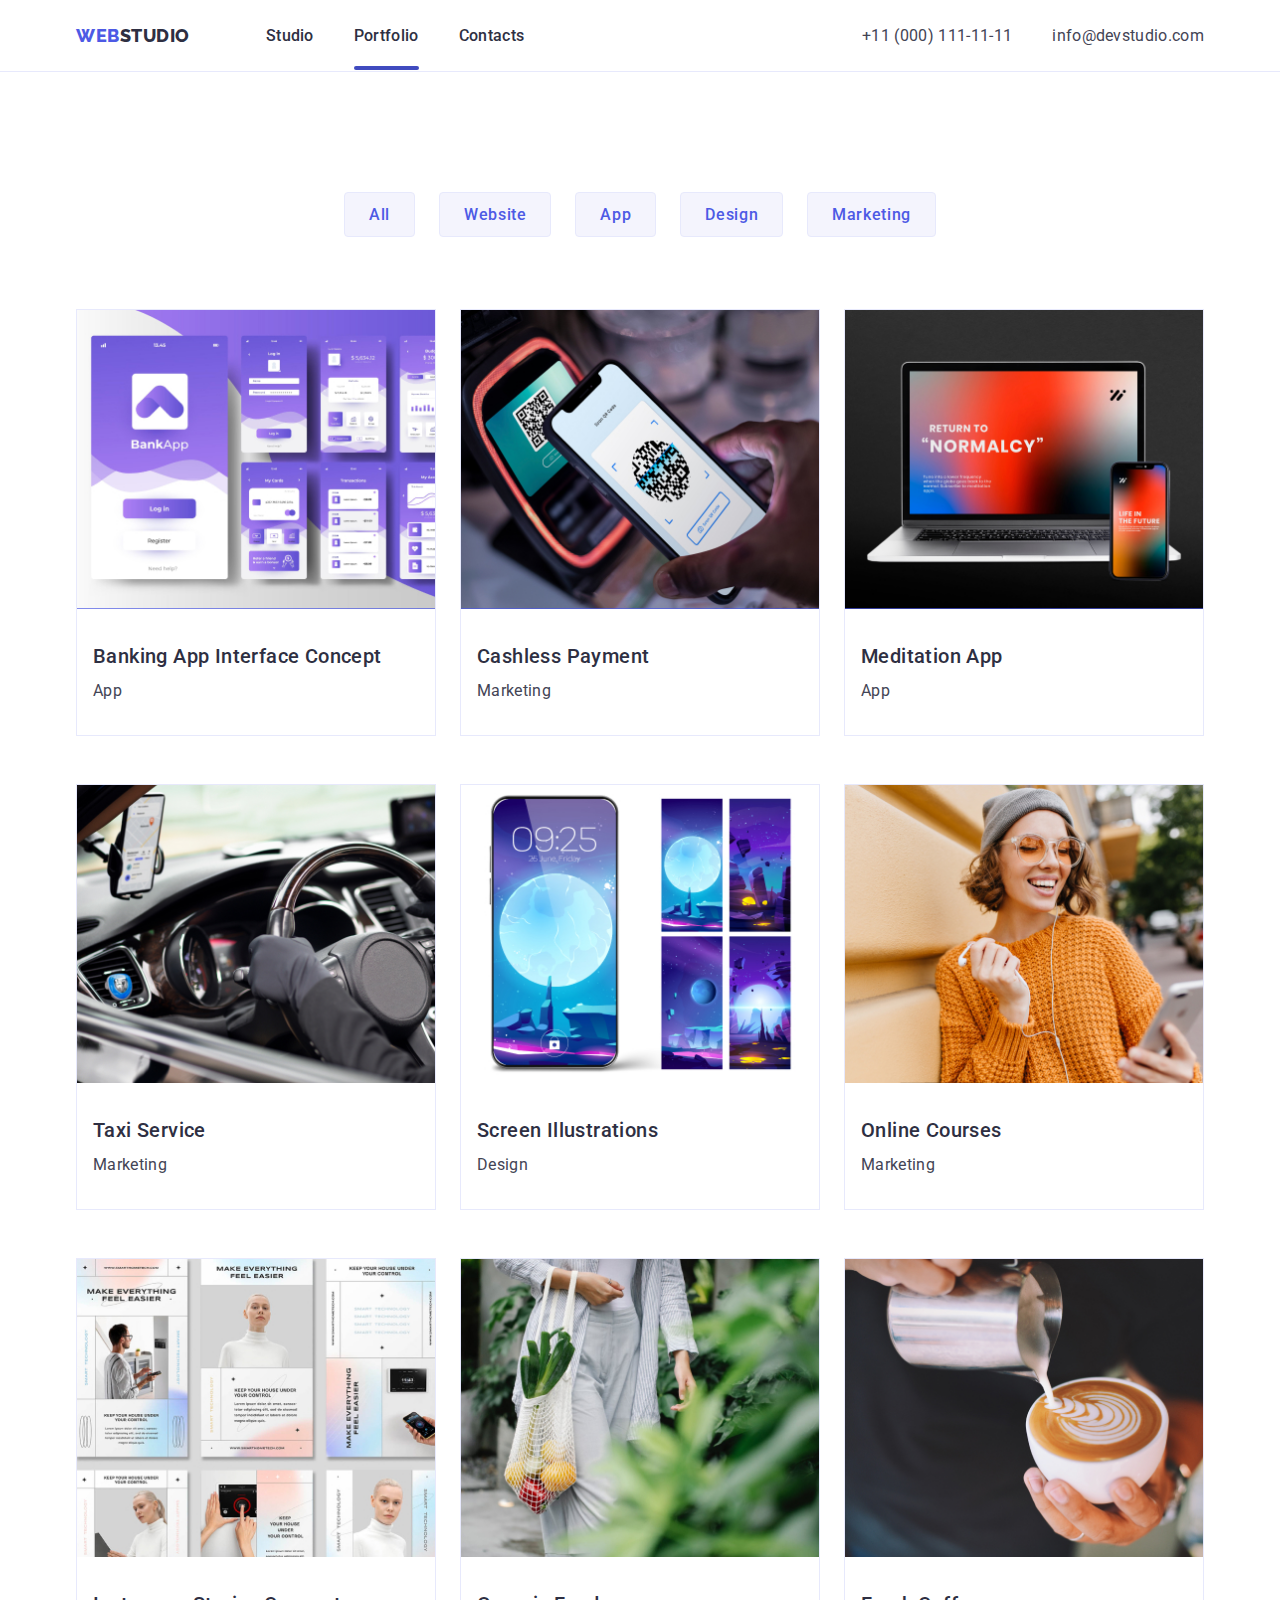
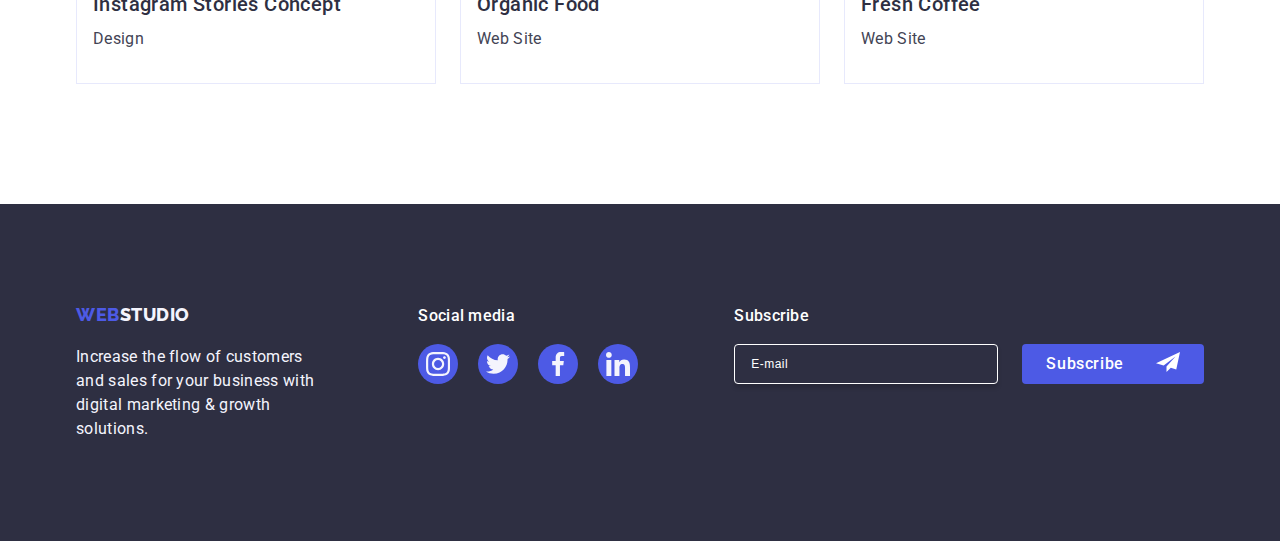
==== commit 01fdf014: "homework 7" ====
--- a/portfolio.html
+++ b/portfolio.html
@@ -170,39 +170,38 @@
     <footer class="footer">
         <div class="container footer-container">
             <div class="footer-logo-text">
-                <div class="footer-logo">
-                    <a href="./index.html" class="logo-footer"><span class="web"> Web</span>Studio</a>
-                </div>
-                <p class="increase-the-flow">Increase the flow of customers and sales for your business with digital
-                    marketing & growth solutions.</p>
+                <a href="./index.html" class="footer-logo"><span class="web"> Web</span>Studio</a>
+                <p class="increase-the-flow">Increase the flow of customers and  sales for your business with digital
+                 marketing & growth solutions.
+                </p>
             </div>
             <div class="footer-icon-wrapper">
                 <p class="social-media">Social media</p>
                 <ul class="footer-icon-list">
                     <li class="footer-icon-item">
                         <a href="" class="footer-icon-link">
-                            <svg class="footer-icon" width="16" height="16">
+                            <svg class="footer-icon" width="24" height="24">
                                 <use href="./images/icons.svg#instagram"></use>
                             </svg>
                         </a>
                     </li>
                     <li class="footer-icon-item">
                         <a href="" class="footer-icon-link">
-                            <svg class="footer-icon" width="16" height="16">
+                            <svg class="footer-icon" width="24" height="24">
                                 <use href="./images/icons.svg#twitter"></use>
                             </svg>
                         </a>
                     </li>
                     <li class="footer-icon-item">
                         <a href="" class="footer-icon-link">
-                            <svg class="footer-icon" width="16" height="16">
+                            <svg class="footer-icon" width="24" height="24">
                                 <use href="./images/icons.svg#facebook"></use>
                             </svg>
                         </a>
                     </li>
                     <li class="footer-icon-item">
                         <a href="" class="footer-icon-link">
-                            <svg class="footer-icon" width="16" height="16">
+                            <svg class="footer-icon" width="24" height="24">
                                 <use href="./images/icons.svg#linkedin"></use>
                             </svg>
                         </a>
@@ -210,14 +209,14 @@
                 </ul>
             </div>
             <div class="footer-subscribe-container">
-                <p class="footer-subscribe-text">Subscribe</p>
                 <form class="footer-subscribe-form">
                     <label class="footer-subscribe-label">
-                        <input class="footer-subscribe-input" type="email" name="email-field" placeholder="E-mail" />
+                        <p class="footer-subscribe-text">Subscribe</p>
+                        <input class="footer-subscribe-input" type="email" name="subscribe-email" placeholder="E-mail" />
                     </label>
-                    <button type="submit" name="email-subscribe-button" class="footer-subscribe-button">
+                    <button class="footer-subscribe-button" type="submit">
                         Subscribe
-                        <svg class="footer-subscribe-icon" aria-label="icon-send" width="24" height="24">
+                        <svg class="footer-subscribe-icon" width="24" height="24">
                             <use href="./images/icons.svg#send"></use>
                         </svg>
                     </button>
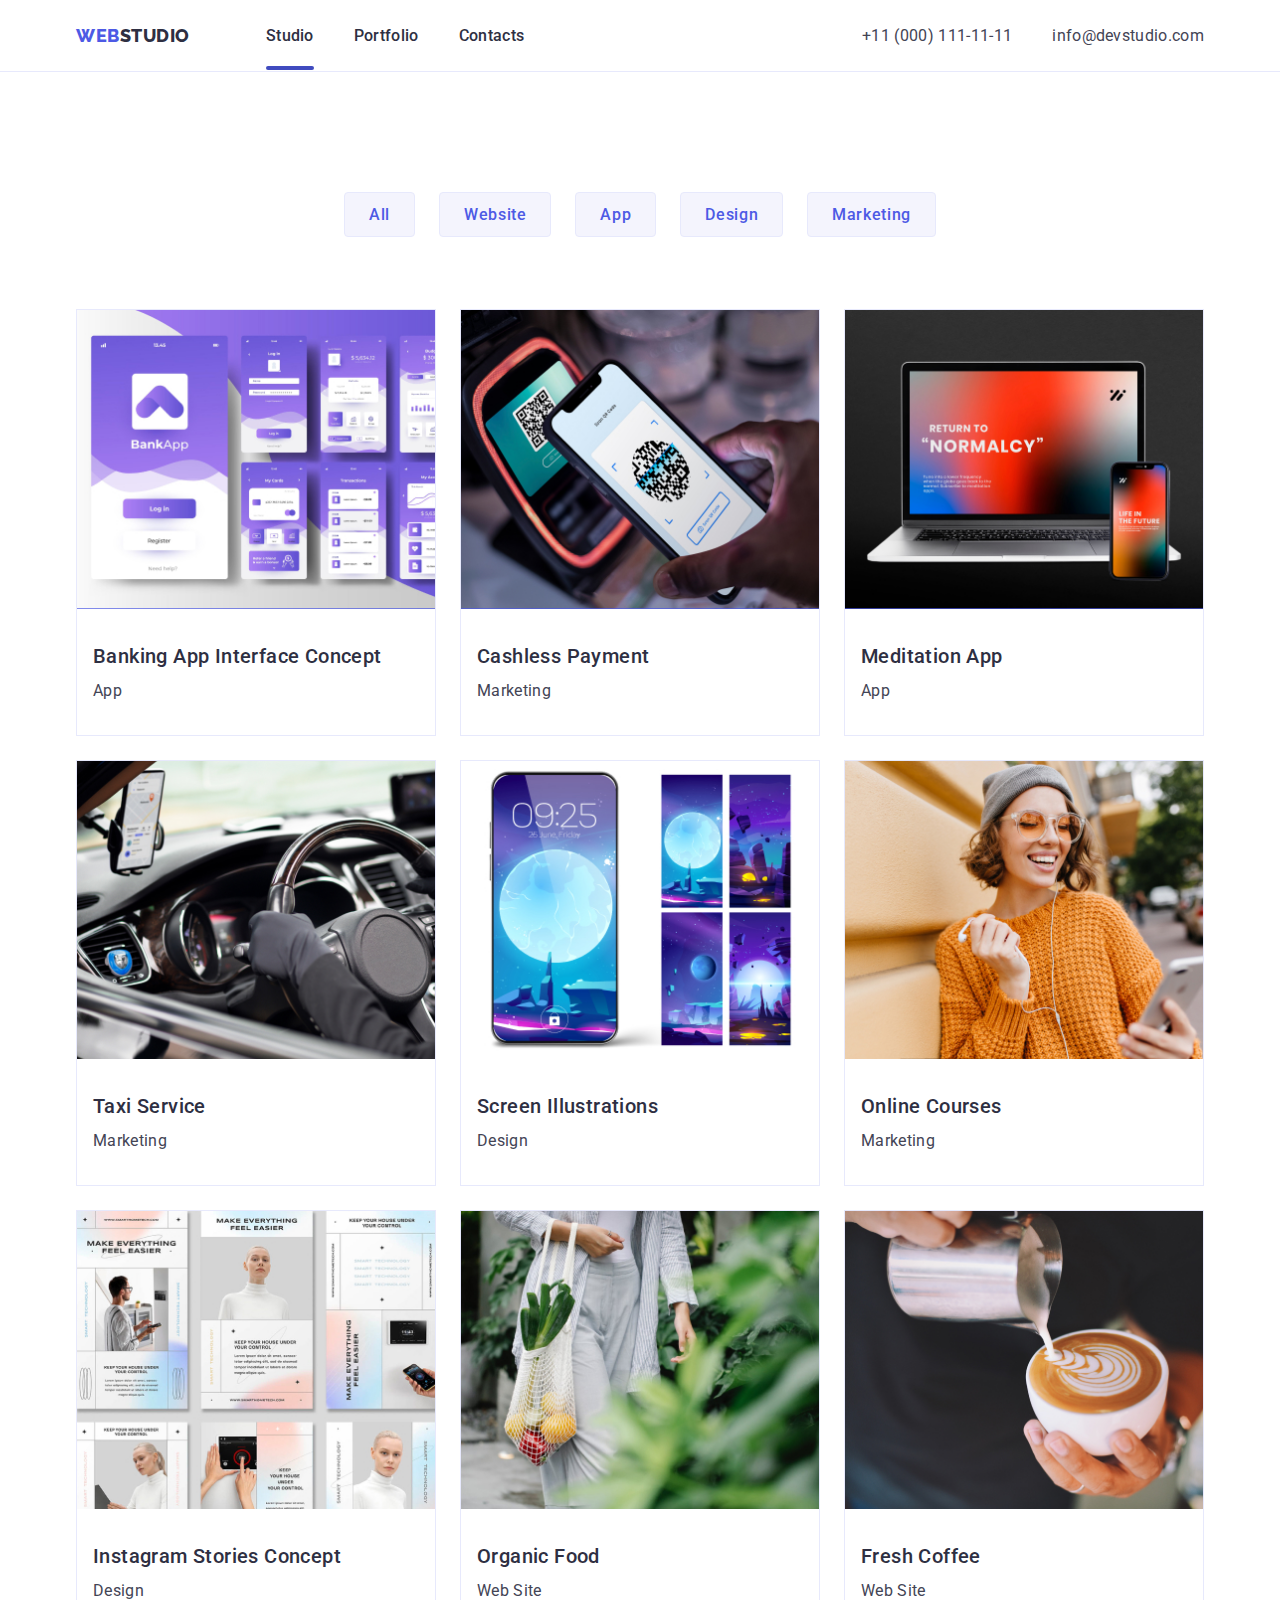
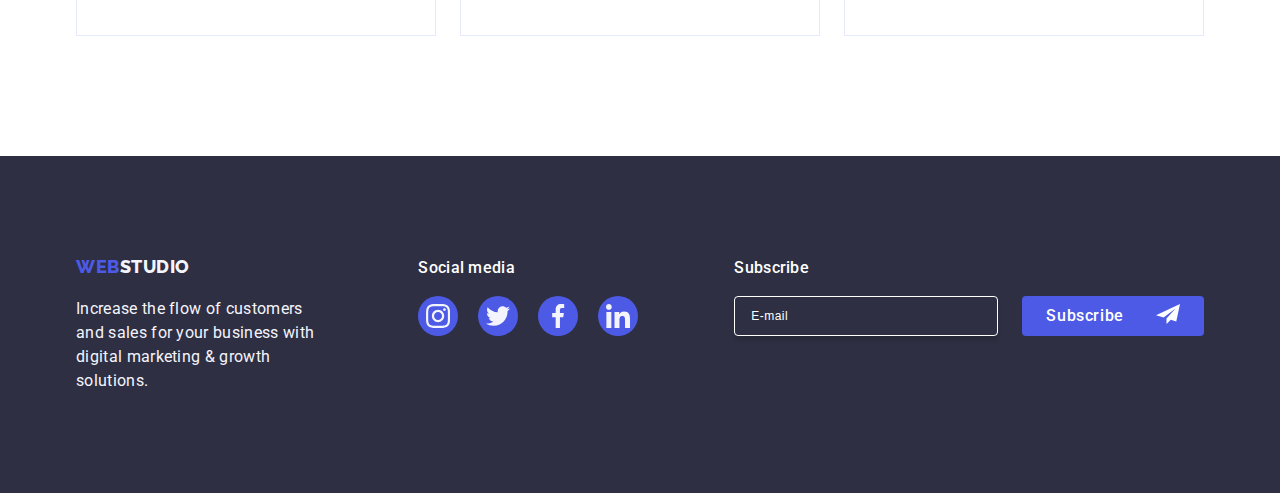
==== commit 7d307aaa: "homework 7" ====
--- a/portfolio.html
+++ b/portfolio.html
@@ -2,9 +2,9 @@
 <html lang="en">
 
 <head>
-    <title>Portfolio</title>
     <meta charset="utf-8">
     <meta name="viewport" content="initial-scale=1, width=device-width">
+    <title>Portfolio</title>
     <link
         href="https://fonts.googleapis.com/css2?family=Raleway:wght@800&family=Roboto:wght@400;500;700;900&display=swap"
         rel="stylesheet">
@@ -14,34 +14,105 @@
 
 <body>
 
-    <header class="header-border">
-        <div class="container header-container">
-            <nav class="nav-container">
-                <a href="./index.html" class="logo-header"><span class="web">Web</span>Studio</a>
-                <ul class="nav-links-list">
-                    <li class="nav-links"><a href="./index.html" class="content">Studio </a></li>
-                    <li class="nav-links"><a href="./portfolio.html" class="content link-current">Portfolio</a></li>
-                    <li class="nav-links"><a href="./index.html" class="content">Contacts</a></li>
+<header class="header-border">
+    <div class="container header-container">
+        <nav class="nav-container">
+            <a href="./index.html" class="logo-header"><span class="web">Web</span>Studio</a>
+            <ul class="nav-links-list">
+                <li class="nav-links"><a href="./index.html" class="content link-current">Studio </a></li>
+                <li class="nav-links"><a href="./portfolio.html" class="content">Portfolio</a></li>
+                <li class="nav-links"><a href="./index.html" class="content">Contacts</a></li>
+            </ul>
+        </nav>
+        <address class="header-address">
+            <ul class="nav-contacts">
+                <li class="nav-links-address">
+                    <a href="tel:+110001111111" class="nav-contact-list">+11 (000) 111-11-11</a>
+                </li>
+                <li class="nav-links-address">
+                    <a href="mailto:info@devstudio.com" class="nav-contact-list">info@devstudio.com</a>
+                </li>
+            </ul>
+        </address>
+
+        <button class="menu-hamburger js-open-menu" aria-expanded="false" aria-controls="mobile-menu">
+            <svg class="mobile-menu-icon" width="32" height="22">
+                <use href="./images/icons.svg#menu-hamburger"></use>
+            </svg>
+        </button>
+
+        <div class="mobile-menu-container js-menu-container">
+            <div class="mobile-menu-wrapper">
+                <button class="menu-hamburger mobile-menu-close js-close-menu" type="button">
+                    <svg class="mobile-menu-icon" width="8" height="8">
+                        <use href="./images/icons.svg#close"></use>
+                    </svg>
+                </button>
+                <ul class="mobile-menu-list">
+                    <li class="mobile-menu-item">
+                        <a class="mobile-menu-nav current link" href="./index.html">Studio</a>
+                    </li>
+                    <li class="mobile-menu-item">
+                        <a class="mobile-menu-nav link" href="./portfolio.html">Portfolio</a>
+                    </li>
+                    <li class="mobile-menu-item">
+                        <a class="mobile-menu-nav link" href="">Contacts</a>
+                    </li>
                 </ul>
-            </nav>
-            <address class="header-address">
-                <ul class="list nav-contacts">
-                    <li class="nav-links-address">
-                        <a href="tel:+110001111111" class="nav-contact-list">+11 (000) 111-11-11</a>
-                    </li>
-                    <li class="nav-links-address">
-                        <a href="mailto:info@devstudio.com" class="nav-contact-list">info@devstudio.com</a>
-                    </li>
-                </ul>
-            </address>
+                <div class="hamburger-container">
+                    <address class="mobile-menu-address">
+                        <ul class="mobile-menu-address-list">
+                            <li class="mobile-menu-contacts-item">
+                                <a class="mobile-menu-contact highlight link" href="tel:+110001111111">+11 (000)
+                                    111-11-11</a>
+                            </li>
+                            <li class="mobile-menu-contacts-item">
+                                <a class="mobile-menu-contact link"
+                                    href="mailto:info@devstudio.com">info@devstudio.com</a>
+                            </li>
+                        </ul>
+                    </address>
+                    <ul class="mobile-menu-social-list">
+                        <li class="mobile-menu-social-item">
+                            <a class="mobile-menu-social-link link" href="">
+                                <svg class="mobile-menu-social-icon" width="16" height="16">
+                                    <use href="./images/icons.svg#instagram"></use>
+                                </svg>
+                            </a>
+                        </li>
+                        <li class="mobile-menu-social-item">
+                            <a class="mobile-menu-social-link link" href="">
+                                <svg class="mobile-menu-social-icon" width="16" height="16">
+                                    <use href="./images/icons.svg#twitter"></use>
+                                </svg>
+                            </a>
+                        </li>
+                        <li class="mobile-menu-social-item">
+                            <a class="mobile-menu-social-link link" href="">
+                                <svg class="mobile-menu-social-icon" width="16" height="16">
+                                    <use href="./images/icons.svg#facebook"></use>
+                                </svg>
+                            </a>
+                        </li>
+                        <li class="mobile-menu-social-item">
+                            <a class="mobile-menu-social-link link" href="">
+                                <svg class="mobile-menu-social-icon" width="16" height="16">
+                                    <use href="./images/icons.svg#linkedin"></use>
+                                </svg>
+                            </a>
+                        </li>
+                    </ul>
+                </div>
+            </div>
         </div>
-    </header>
+    </div>
+</header>
 
     <main>
 
         <section class="section">
             <h2 hidden> Main</h2>
-            <div class="container">
+            <div class="container project-container" >
                 <ul class="filters">
                     <li class="filter-button"><button class="button" type="button">All</button></li>
                     <li class="filter-button"><button class="button" type="button">Website</button></li>
@@ -52,7 +123,7 @@
                 <ul class="project-card-rows">
                     <li class="project-card">
                         <div class="overlay-container">
-                            <img class="img-icon" alt="BankApp" src="images/bankapp.jpg" width="360" />
+                            <img class="img-icon" alt="BankApp" srcset="images/bankapp.jpg 1x, images/bankapp-2x.jpg 2x" src="images/bankapp.jpg" width="360" height="300"/>
                             <p class="overlay-text"> 14 Stylish and User-Friendly App Design Concepts ·
                                 Task Manager App · Calorie Tracker App ·
                                 Exotic Fruit Ecommerce App · Cloud Storage App </p>
@@ -65,7 +136,7 @@
 
                     <li class="project-card">
                         <div class="overlay-container">
-                            <img class="img-icon" alt="QR Code" src="images/cashless.jpg" width="360">
+                            <img class="img-icon" alt="QR Code" srcset="images/cashless.jpg 1x, images/cashless-2x.jpg 2x" src="images/cashless.jpg" width="360" height="300"/>
                             <p class="overlay-text"> 14 Stylish and User-Friendly App Design Concepts ·
                                 Task Manager App · Calorie Tracker App ·
                                 Exotic Fruit Ecommerce App · Cloud Storage App </p>
@@ -77,7 +148,7 @@
                     </li>
                     <li class="project-card">
                         <div class="overlay-container">
-                            <img class="img-icon" alt="Meditation App" src="images/meditation.jpg" width="360">
+                            <img class="img-icon" alt="Meditation App" srcset="images/meditation.jpg 1x, images/meditation-2x.jpg 2x" src="images/meditation.jpg" width="360" height="300"/>
                             <p class="overlay-text"> 14 Stylish and User-Friendly App Design Concepts ·
                                 Task Manager App · Calorie Tracker App ·
                                 Exotic Fruit Ecommerce App · Cloud Storage App </p>
@@ -90,7 +161,7 @@
 
                     <li class="project-card">
                         <div class="overlay-container">
-                            <img class="img-icon" alt="Driving" src="images/taxi.jpg" width="360">
+                            <img class="img-icon" alt="Driving" srcset="images/taxi.jpg 1x, images/taxi-2x.jpg 2x" src="images/taxi.jpg" width="360" height="300"/>
                             <p class="overlay-text"> 14 Stylish and User-Friendly App Design Concepts ·
                                 Task Manager App · Calorie Tracker App ·
                                 Exotic Fruit Ecommerce App · Cloud Storage App </p>
@@ -102,7 +173,7 @@
                     </li>
                     <li class="project-card">
                         <div class="overlay-container">
-                            <img class="img-icon" alt="Mobile" src="images/screen.jpg" width="360">
+                            <img class="img-icon" alt="Mobile" srcset="images/screen.jpg 1x, images/screen-2x.jpg" src="images/screen.jpg" width="360" height="300"/>
                             <p class="overlay-text"> 14 Stylish and User-Friendly App Design Concepts ·
                                 Task Manager App · Calorie Tracker App ·
                                 Exotic Fruit Ecommerce App · Cloud Storage App </p>
@@ -114,7 +185,7 @@
                     </li>
                     <li class="project-card">
                         <div class="overlay-container">
-                            <img class="img-icon" alt="Student" src="images/online.jpg" width="360">
+                            <img class="img-icon" alt="Student" srcset="images/online.jpg 1x, images/online-2x.jpg 2x" src="images/online.jpg" width="360" height="300"/>
                             <p class="overlay-text"> 14 Stylish and User-Friendly App Design Concepts ·
                                 Task Manager App · Calorie Tracker App ·
                                 Exotic Fruit Ecommerce App · Cloud Storage App </p>
@@ -127,7 +198,7 @@
 
                     <li class="project-card">
                         <div class="overlay-container">
-                            <img class="img-icon" alt="Instagram Stories" src="images/instagram.jpg" width="360">
+                            <img class="img-icon" alt="Instagram Stories" srcset="images/instagram.jpg 1x, images/instagram-2x.jpg 2x" src="images/instagram.jpg" width="360" height="300"/>
                             <p class="overlay-text"> 14 Stylish and User-Friendly App Design Concepts ·
                                 Task Manager App · Calorie Tracker App ·
                                 Exotic Fruit Ecommerce App · Cloud Storage App </p>
@@ -139,7 +210,7 @@
                     </li>
                     <li class="project-card">
                         <div class="overlay-container">
-                            <img class="img-icon" alt="Organic Food" src="images/organic.jpg" width="360">
+                            <img class="img-icon" alt="Organic Food" srcset="images/organic.jpg 1x, images/organic-2x.jpg 2x" src="images/organic.jpg" width="360" height="300"/>
                             <p class="overlay-text"> 14 Stylish and User-Friendly App Design Concepts ·
                                 Task Manager App · Calorie Tracker App ·
                                 Exotic Fruit Ecommerce App · Cloud Storage App </p>
@@ -151,7 +222,7 @@
                     </li>
                     <li class="project-card">
                         <div class="overlay-container">
-                            <img class="img-icon" alt="Coffee" src="images/coffee.jpg" width="360">
+                            <img class="img-icon" alt="Coffee" srcset="images/coffee.jpg 1x, images/coffee-2x.jpg 2x" src="images/coffee.jpg" width="360" height="300"/>
                             <p class="overlay-text"> 14 Stylish and User-Friendly App Design Concepts ·
                                 Task Manager App · Calorie Tracker App ·
                                 Exotic Fruit Ecommerce App · Cloud Storage App </p>
--- a/css/style.css
+++ b/css/style.css
@@ -117,17 +117,17 @@
 
 .nav-contacts {
     display: none;
-
-    @media screen and (min-width: 768px) {
-        display: flex;
-        flex-direction: column;
-        gap: 12px;
-    }
-
-    @media screen and (min-width: 1158px) {
-        display: flex;
-        flex-direction: row;
-        gap: 40px;
+    
+    @media screen and (min-width: 768px) {
+            display: flex;
+            flex-direction: column;
+            gap: 12px;
+    }
+    
+    @media screen and (min-width: 1158px) {
+            display: flex;
+            flex-direction: row;
+            gap: 40px;
     }
 }
 
@@ -637,7 +637,8 @@
     background-color: var(--color-ocean);
     box-shadow: 0px 2px 2px 0px rgba(0, 0, 0, 0.12), 0px 2px 1px 0px rgba(0, 0, 0, 0.08), 0px 3px 1px 0px rgba(0, 0, 0, 0.10);
     color: var(--color-white);
-    border: 1px solid transparent;
+    border: 1px solid var(--color-ocean);
+    border-radius: 4px;
 }
 
 .all:active,
@@ -659,7 +660,7 @@
 
 .customers-link:hover {
     border: 1px solid var(--color-ocean);
-    color: var(--color-ocean);
+    fill: var(--color-ocean);
 }
 
 
@@ -904,6 +905,11 @@
     margin-left: 16px;
 }
 
+.project-container {
+    display: flex;
+    flex-direction: column;
+    align-items: center;
+}
 
 .filters {
     display: flex;
@@ -911,6 +917,16 @@
     align-items: center;
     gap: 24px;
     margin-bottom: 72px;
+
+    @media screen and (min-width: 768px) {
+            flex-wrap: nowrap;
+            align-items: center;
+    }
+    
+    @media screen and (min-width: 1158px) {
+            flex-wrap: nowrap;
+            align-items: center;
+    }
 }
 
 
@@ -926,37 +942,48 @@
     padding: 12px 24px;
     align-items: center;
     cursor: pointer;
-    transition: fill var(--transition-duration) var(--animation-timing),
+    transition: color var(--transition-duration) var(--animation-timing),
         background-color var(--transition-duration) var(--animation-timing),
-        border-color var(--transition-duration) var(--animation-timing),
-        box-shadow var(--transition-duration) var(--animation-timing);
+        border var(--transition-duration) var(--animation-timing),
+        box-shadow var(--transition-duration) var(--animation-timing)
+        border-radius var(--transition-duration) var(--animation-timing);
 }
 
 
 .project-card-rows {
     display: flex;
     flex-wrap: wrap;
-    gap: 48px 24px;
+    gap: 24px;
 }
 
 .project-card {
+    width: 100%;
+    display: flex;
+    flex-direction: column;
+    align-items: flex-start;
     background-color: var(---color-white);
     border: 1px solid #e7e9fc;
     box-sizing: border-box;
-    width: calc((100% - 48px) / 3);
     transition: box-shadow var(--transition-duration) var(--animation-timing);
-}
-
-.img-icon {
-    display: block;
-    max-width: 100%;
-    height: auto;
-    overflow: clip;
+        
+    @media screen and (min-width: 768px) {
+                width: calc((100% - 24px) / 2);
+    }
+        
+    @media screen and (min-width: 1158px) {
+                width: calc((100% - 48px) / 3);
+    }
 }
 
 .card-content {
-    width: 360px;
+    display: flex;
+    flex-direction: column;
+    justify-content: center;
+    align-items: flex-start;
+    align-self: stretch;
     padding: 32px 16px;
+    border-top: 0px;
+    background-color: var(--color-white);
 }
 
 .img-label {
